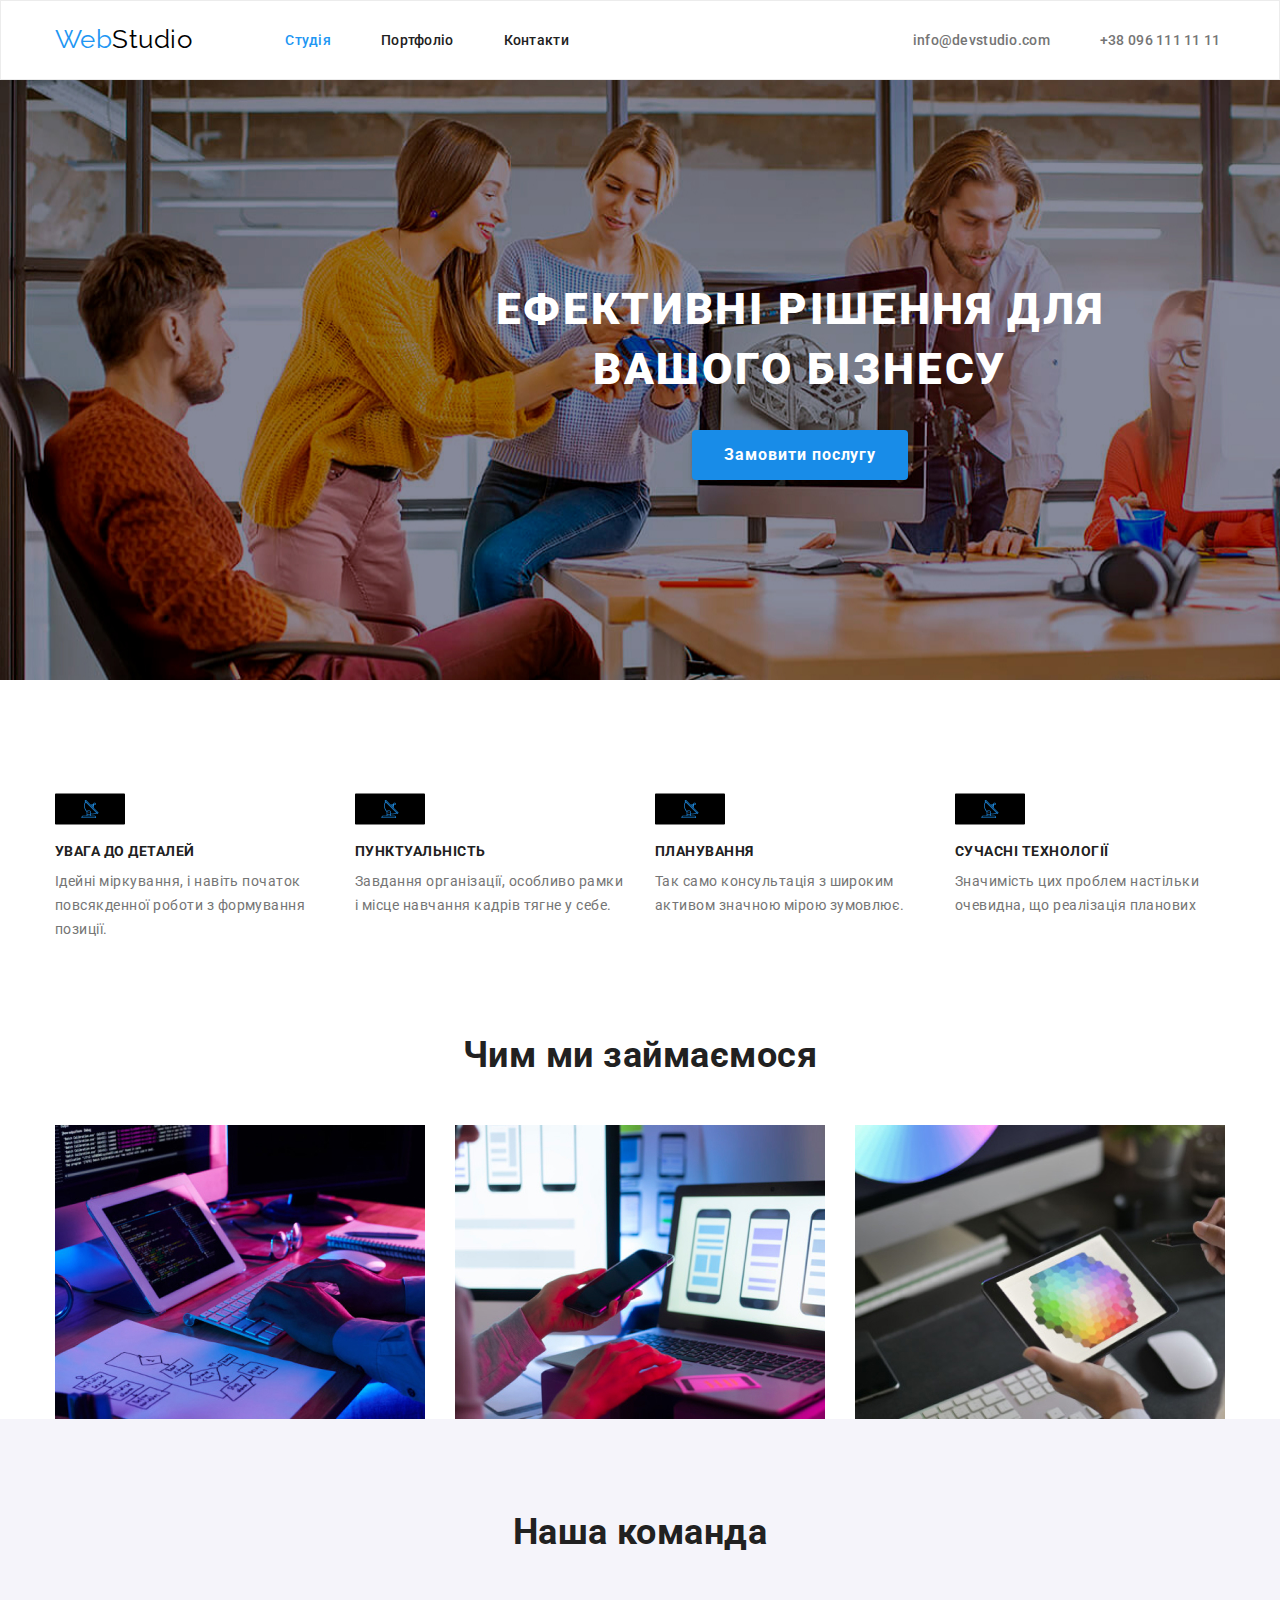
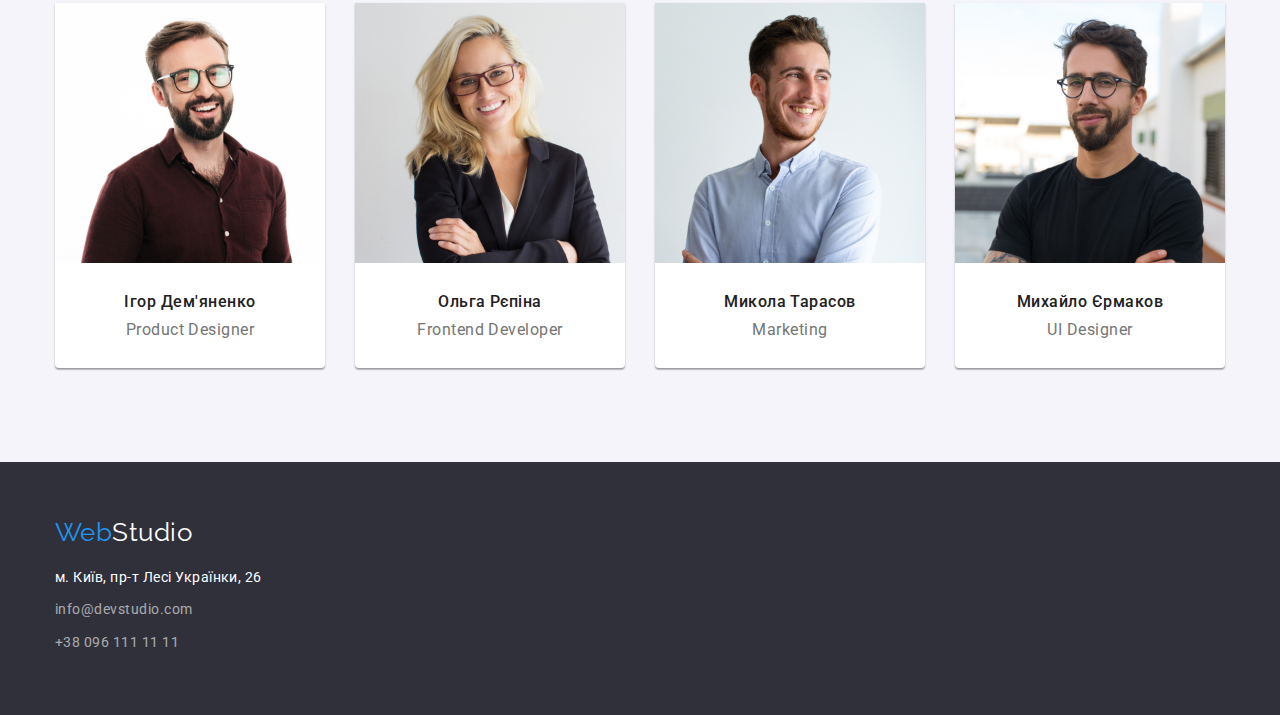
==== index.html @ 8337daf1 "Add files via upload" ====
<!DOCTYPE html>
<html lang="en">
<head>
<meta charset="UTF-8">
<meta http-equiv="X-UA-Compatible" content="IE=edge">
<meta name="viewport" content="width=device-width, initial-scale=1.0">
<title>Studija</title>
<link rel="preconnect" href="https://fonts.googleapis.com"><link rel="preconnect" href="https://fonts.gstatic.com" crossorigin><link href="https://fonts.googleapis.com/css2?family=Raleway:wght@700&family=Roboto:wght@400;500;700;900&display=swap" rel="stylesheet">
<link rel="stylesheet" href="https://cdnjs.cloudflare.com/ajax/libs/modern-normalize/1.1.0/modern-normalize.min.css"> 
<link rel="stylesheet" href="css/style.css">
</head>
<body>

<!-- header -->

<header class="head-page">   
    
    <div class="line-head container">

        <a class="logo-head" href="#"><span class="logo-two">Web</span>Studio</a>

        <nav class="nav-head">

            <ul class="head-menu"> 
                <li><a class="menu-link change active" href="index.html">Студія</a></li>
                <li><a class="menu-link change" href="portfolio.html">Портфоліо</a></li>
                <li><a class="menu-link change" href="#">Контакти</a></li>
            </ul>

        </nav> 

            <ul class="head-contacts">
                <li><a class="menu-contacts change" href="mailto:info@devstudio.com">info@devstudio.com</a></li>
                <li><a class="menu-contacts change" href="tel:+380961111111">+38 096 111 11 11</a></li>
            </ul>

    </div>

</header>


<!-- main-index -->

    <main>

<!-- section-1-->

    <section class="background-image">
        <div class="basis container">
            <h1 class="head-top">
                Ефективні рішення для
                вашого бізнесу
            </h1>
        
            <div class="but-pozition">
                <button class="button-top" type="button">Замовити послугу</button>   
            </div>

        </div>
    </section>


<!-- section-2-->


    <section class="section">

        <div class=" benefits container">

            <h2 class="visually-hidden">Hidden</h2>
                
            <ul class="benefits-list">
                <li class="benefits-items">

                    <svg class="benefits-icon" width="70px" height="70">
                        <use href="./images/Arabic.svg#icon-antena"></use>
                    </svg>

                    <h3 class="benefits-head">
                        УВАГА ДО ДЕТАЛЕЙ
                    </h3>
                    <p class="text-benefits">
                        Ідейні міркування, і навіть початок
                        повсякденної роботи з формування
                        позиції.
                    </p>
                </li>
                <li class="benefits-items">

                    <svg width="70px" height="70">
                        <use href="./images/Arabic.svg#icon-antena"></use>
                    </svg>

                    <h3 class="benefits-head">
                        ПУНКТУАЛЬНІСТЬ
                    </h3>
                    <p class="text-benefits">
                        Завдання організації, особливо рамки
                        і місце навчання кадрів тягне у себе.
                    </p>
                </li>
                <li class="benefits-items">

                    <svg width="70px" height="70">
                        <use href="./images/Arabic.svg#icon-antena"></use>
                    </svg>

                    <h3 class="benefits-head">
                    ПЛАНУВАННЯ
                    </h3>
                    <p class="text-benefits">     
                        Так само консультація з широким 
                        активом значною мірою зумовлює.
                    </p>
                </li>
                <li class="benefits-items">

                    <svg width="70px" height="70">
                        <use href="./images/Arabic.svg#icon-antena"></use>
                    </svg>

                    <h3 class="benefits-head">
                        СУЧАСНІ ТЕХНОЛОГІЇ
                    </h3>
                    <p class="text-benefits">
                        Значимість цих проблем настільки
                        очевидна, що реалізація планових
                    </p>
                </li>
            </ul>

        </div>
        
    </section>

<!-- section-3 -->

    <section class=" doing section container">
        <div>
            <h2 class="doing-head">Чим ми займаємося</h2>
    
            <ul class="doing-list">
                <li class="doing-items"><img src="images/index/img1.jpg" alt="keyboard" width="370" height="294"></li>
                <li class="doing-items"><img src="images/index/img2.jpg" alt="laptop" width="370" height="294"></li>                
                <li class="doing-items"><img src="images/index/img3.jpg" alt="ipad" width="370" height="294"></li>
            </ul>
        </div>
    </section>

<!-- section-4 -->

    <section class="staff section">
        <div class="container">

            <h2 class="staff-head">Наша команда</h2>

            <ul class="staff-list">
                <li class="staff-items">
                    <img src="images/index/img4.jpg" alt="Ігор" width="270" height="260">
                    <h3 class="name-staff">Ігор Дем'яненко</h3>
                    <p class="positions-staff">Product Designer</p>
                </li>
    
                <li class="staff-items">
                    <img src="images/index/img5.jpg" alt="Ольга" width="270" height="260">
                    <h3 class="name-staff">Ольга Рєпіна</h3>
                    <p class="positions-staff">Frontend Developer</p>
                </li>
    
                <li class="staff-items">
                    <img src="images/index/img6.jpg" alt="Микола" width="270" height="260">
                    <h3 class="name-staff">Микола Тарасов</h3>
                    <p class="positions-staff">Marketing</p>
                </li>
    
                <li class="staff-items">
                    <img src="images/index/img7.jpg" alt="Михайло" width="270" height="260">
                    <h3 class="name-staff">Михайло Єрмаков</h3>
                    <p class="positions-staff">UI Designer</p>
                </li>
            </ul>

        </div>
    </section>

    </main>

<!-- footer -->

<footer class="foot-page">
    
    <div class="container">

        <nav class="navigation-logo">
            <a class="logo-foot " href="#"><span class="logo-two">Web</span>Studio</a> 
        </nav>


        <nav class="navigation-foot">
        
           <ul class="list-foot">
                <li class="foot-items">
                    <address>
                        <a class="local menu-button" href="https://goo.gl/maps/CPtrU1FHBa2aNyZL9">м. Київ, пр-т Лесі Українки, 26</a>
                    </address>
                </li>
                <li class="foot-items"><a class="contact-foot change" href="mailto:info@devstudio.com">info@devstudio.com</a></li>
                <li class="foot-items"><a class="contact-foot change" href="tel:+380961111111">+38 096 111 11 11</a></li>
            </ul>
        </nav>
    </div>

</footer>

</body>
</html>
---- css/style.css ----
body{
font-family: Roboto, sans-serif;
color: #212121;
background-color: #FFFFFF;
font-size: 100%;
letter-spacing: 0.03em;
margin: 0;
padding: 0;
}


:root{
    --color1: #000000;
    --color2: #2196F3;
    --color3: #2F303A;;
    --color4: #FFFFFF;
    --color5: #757575;
    --color6: #F5F4FA;
    --color7: #ECECEC;
    --color8: #212121;
    --color9: #188CE8;
    --color10: #EEEEEE;
}

img{
display: block;
}

.container{
width:1200px;
margin: 0 auto;
}
    
.section{
    padding-top: 94px;
    padding-bottom: 94px;
}




/* _______________________________________HEADER_________________________ */
.head-page{
height: 80px;
border: 1px solid var(--color7);
}

.line-head{
display: flex;
}

.logo-head{
font-size: 26px;
line-height: 1.1;
font-family: 'Raleway';
text-decoration: none;
color: var(--color1);
padding-left: 15px;
padding-top: 24px;
}

.logo-two{
color: var(--color2);
}
    
.nav-head{
display: flex;
}

.head-menu{
display: flex;
list-style-type: none;
gap: 50px;
font-size: 14px;
line-height: 1.1;
letter-spacing: 0.02em;
padding: 0;
margin: 0;
margin-left: 93px;

padding-top: 32px;
}

.menu-link{
font-size: 14px;
line-height: 1.1;
letter-spacing: 0.02em;
text-decoration: none;
color: var(--color8);
font-weight: 500;
}

.head-contacts{
    margin: 0;
display: flex;
list-style-type: none;
margin-left: 344px;
gap: 50px;
font-size: 14px;
line-height: 1.1;
letter-spacing: 0.02em;
padding: 0;
padding-top: 32px;
}

.menu-contacts{
font-size: 14px;
line-height: 1.1;
letter-spacing: 0.02em;
text-decoration: none;
font-weight: 500;
color: var(--color5);
}

/* _______________________________________MAIN-INDEX____________________ */

/* _______________________________________SECTION 1*/

.background-image{
margin: 0 auto;
width: 1600px;
background: var(--color3);
background-image: url("img/overlay.jpg");

}
.head-top{
margin: 0 0;
font-weight: 900;
font-size: 44px;
line-height: 1.36;
text-align: center;
letter-spacing: 0.06em;
text-transform: uppercase;
padding-top: 200px;
padding-left: 252px;
padding-right: 252px;
color: var(--color4);
width: 696px;
box-sizing: content-box;
}

.but-pozition{
padding-left: 492px;
padding-top: 30px;
padding-bottom: 200px;
}

.button-top{
border: 0;
font-size: 16px;
line-height: 1.88;
align-items: center;
text-align: center;
letter-spacing: 0.06em;
font-weight: 700;
padding: 10px 32px;

cursor: pointer;
color: var(--color4);
background: var(--color9);
box-shadow: 0px 4px 4px rgba(0, 0, 0, 0.15);
border-radius: 4px;
}



.button-sec-one:hover{
background: var(--color2);
box-shadow: 0px 4px 4px rgba(0, 0, 0, 0.15);

}

/* _______________________________________SECTION 2*/

svg{
    display: block;
}

.benefits-icon{
    width: 70px;
    height: 70px;
}

.benefits-icons{
width: 270px;
height: 120px;
}

.visually-hidden {
position: absolute;
white-space: nowrap;width: 1px;
height: 1px;overflow: hidden;
border: 0;padding: 0;
clip: rect(0 0 0 0);
clip-path: inset(50%);
margin: -1px; 
}

.benefits-list{
display: flex;
justify-content: center;
gap: 30px;
padding: 0;
margin: 0;
}

.benefits-items{
list-style-type: none;
}

.benefits-head{
width: 270px;
height: 16px;
font-size: 14px;
line-height: 1.1;
text-transform: uppercase;
margin: 0;
padding: 0;
margin-bottom: 10px;
}


.text-benefits{
width: 270px;
height: 72px;
font-size: 14px;
line-height: 1.71;
color: var(--color5);
margin: 0;
padding: 0;
}
    

/* _______________________________________SECTION 3 */


.doing{
padding: 0;
}

.doing-head{
font-size: 36px;
line-height: 1.1;
text-align: center;
margin: 0 auto;
margin-bottom: 50px;
}

.doing-list{
display: flex;
gap: 30px;
justify-content: center;
margin: 0;
padding: 0;

}

.doing-items{
list-style: none;
}

/* _______________________________________SECTION 4 */
.staff{
background: var(--color6);
}
 
.staff-head{
font-size: 36px;
line-height: 1.1;
text-align: center;
padding: 0 ;
margin: 0 ;
}

.staff-list{
display: flex;
justify-content: center;
gap: 30px;
padding: 0;
margin: 0;
margin-top: 50px;
}

.staff-items{
list-style-type: none;
background: var(--color4);
box-shadow: 0px 1px 3px rgba(0, 0, 0, 0.12), 0px 1px 1px rgba(0, 0, 0, 0.14), 0px 2px 1px rgba(0, 0, 0, 0.2);
border-radius: 0px 0px 4px 4px;
justify-content: center;
flex-direction: column;
}

.name-staff{ 
font-weight: 500;
font-size: 16px;
line-height: 1.1;
text-align: center;

margin: 0;
color: var(--color8);
padding-top: 30px;
}

.positions-staff{
padding-bottom: 30px;
font-size: 16px;
line-height: 1.1;
text-align: center;
padding-top: 10px;
margin: 0;
color: var(--color5);
}



/* _______________________________________MAIN-PORTFOLIO__________________________ */

/* ______________________________________SECTION 1 */
.menu-portfolio{
padding-bottom: 0;
}

.portfolio-list{
display: flex;
flex-wrap: wrap;
gap: 9px;  
margin: 0;
padding: 0;
justify-content: center;
}

.portfolio-items{
display: flex;
list-style-type: none;
margin: 0;
display: inline;
}

.portfolio-section{
display: flex;
flex-wrap: wrap;
gap: 9px;  
margin: 0;
padding: 0;
justify-content: center;
}

.button-portfolio{ 
font-weight: 500;
border: 0;
font-size: 16px;
line-height: 1.6;
background: var(--color6);
border-radius: 4px;
cursor: pointer;
padding: 6px 22px;

}

.button-portfolio:hover{
background: var(--color2);
color: var(--color4);
box-shadow: 0px 3px 1px rgba(0, 0, 0, 0.1), 0px 1px 2px rgba(0, 0, 0, 0.08), 0px 2px 2px rgba(0, 0, 0, 0.12);
border-radius: 4px;
}
/* ______________________________________SECTION 2 */

.grid-portfolio{
padding-top: 50px;
}

.card-list{
display: flex;
flex-wrap: wrap;
gap: 30px;  
margin: 0;
padding: 0;
justify-content: center;
}


.cards-items{
list-style-type: none;

}

.frame{
margin: 0;
list-style-type: none;
box-sizing: border-box;
border-right: 1px solid var(--color10);
border-left: 1px solid var(--color10);
border-bottom: 1px solid var(--color10);
}

.name-card{
font-weight: 700;
font-size: 18px;
line-height: 2;
letter-spacing: 0.06em;
margin: 0;
padding: 0;
padding-left: 24px;
padding-top: 20px;
}

.text-portfolio{
font-weight: 400;
font-size: 16px;
line-height: 1.8;
margin: 0;
padding: 0;
padding-left: 24px;
margin-top: 4px;
padding-bottom: 20px;
color: var(--color5);
}

/* _______________________________________FOOTER_________________________ */
.foot-page{
background: var(--color3);
}

.navigation-logo{
padding-top: 60px;
padding-left: 15px;
}

.logo-foot{
font-size: 26px;
line-height: 0.8;
font-family: 'Raleway';
text-decoration: none;
color: var(--color4);
}

.navigation-foot{
padding-bottom: 60px;
padding-left: 15px;
margin-top: 20px;
}

.list-foot{
list-style-type: none;
padding: 0;
margin: 0;
}

.local{
font-weight: 400;
font-style: normal;
font-size: 14px;
line-height: 1.71;
text-decoration: none;
color: var(--color4);
}

.contact-foot{
font-weight: 400;
font-size: 14px;
line-height: 1.71;
text-decoration: none;
color:rgba(255, 255, 255, 0.6); 
}

.foot-items{
margin-top: 9px;
}



.change:hover{
color: var(--color2);
}

.active{
color: var(--color2);
}
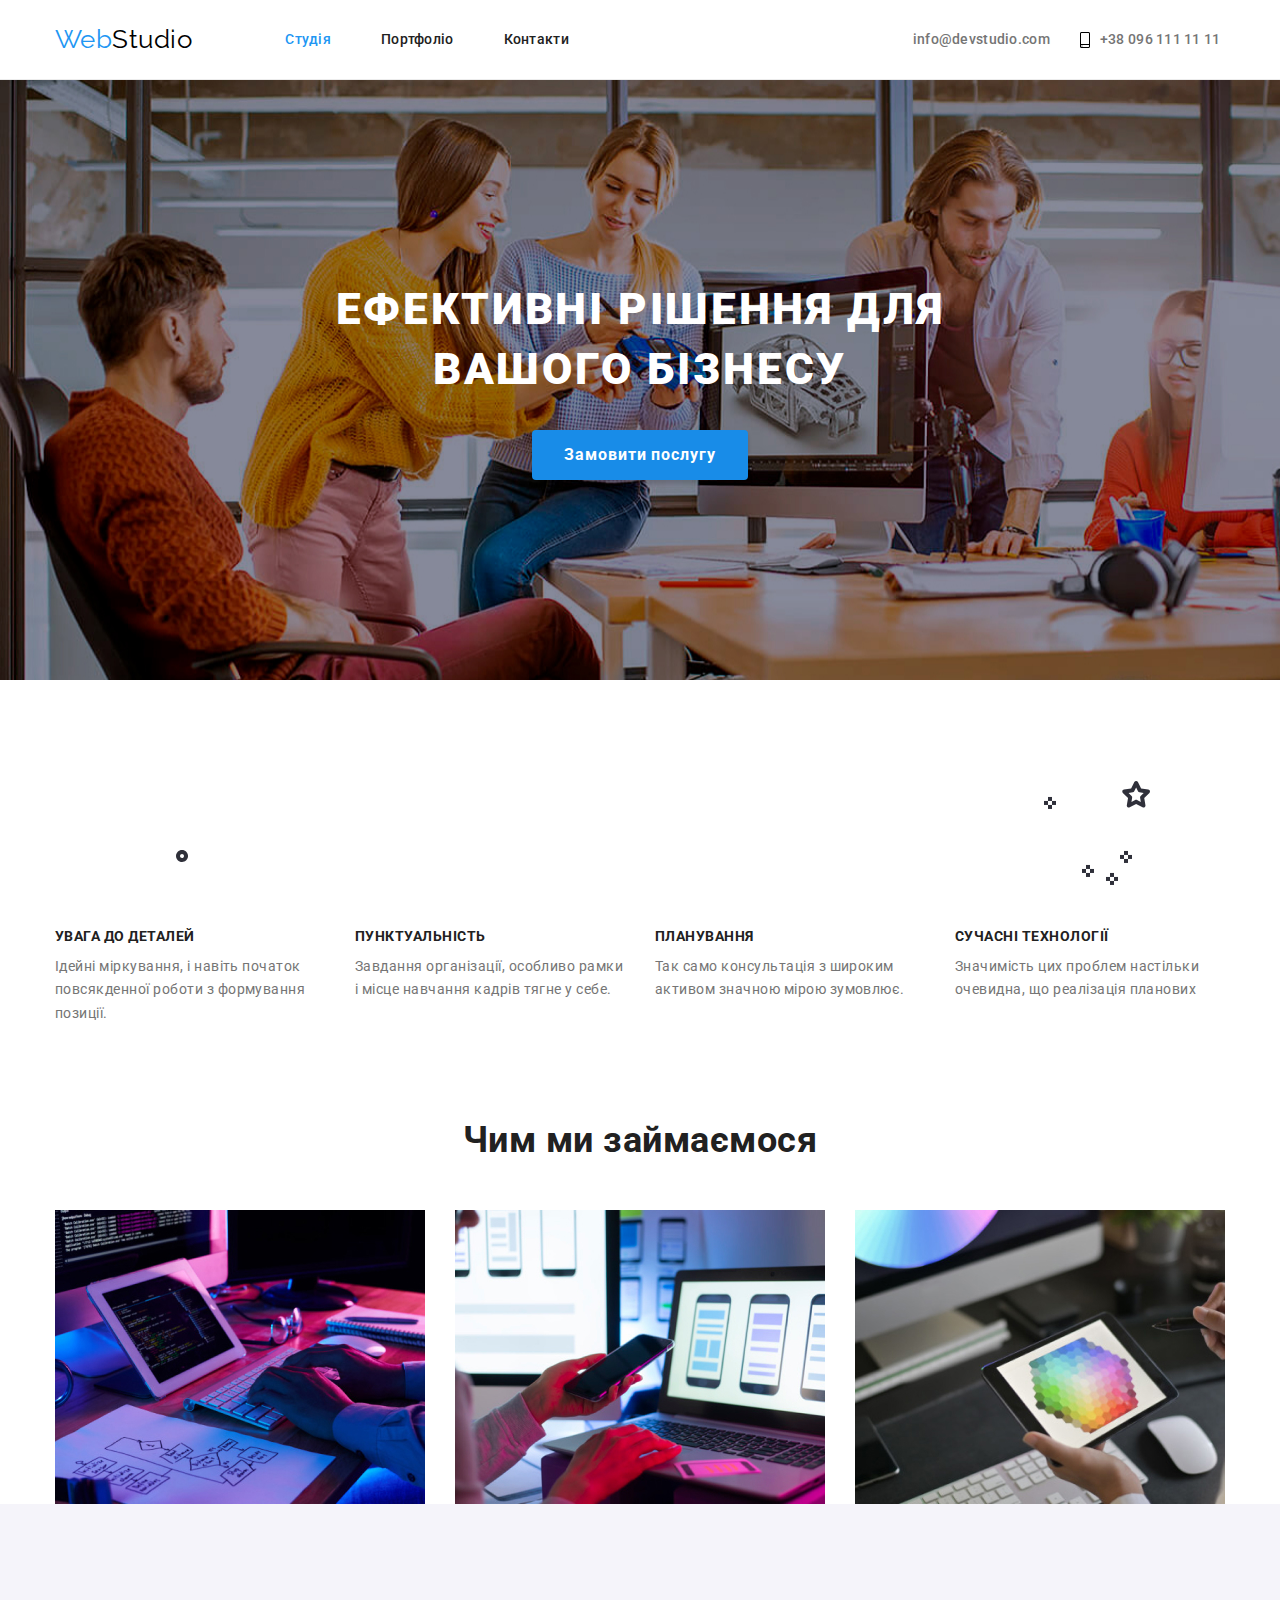
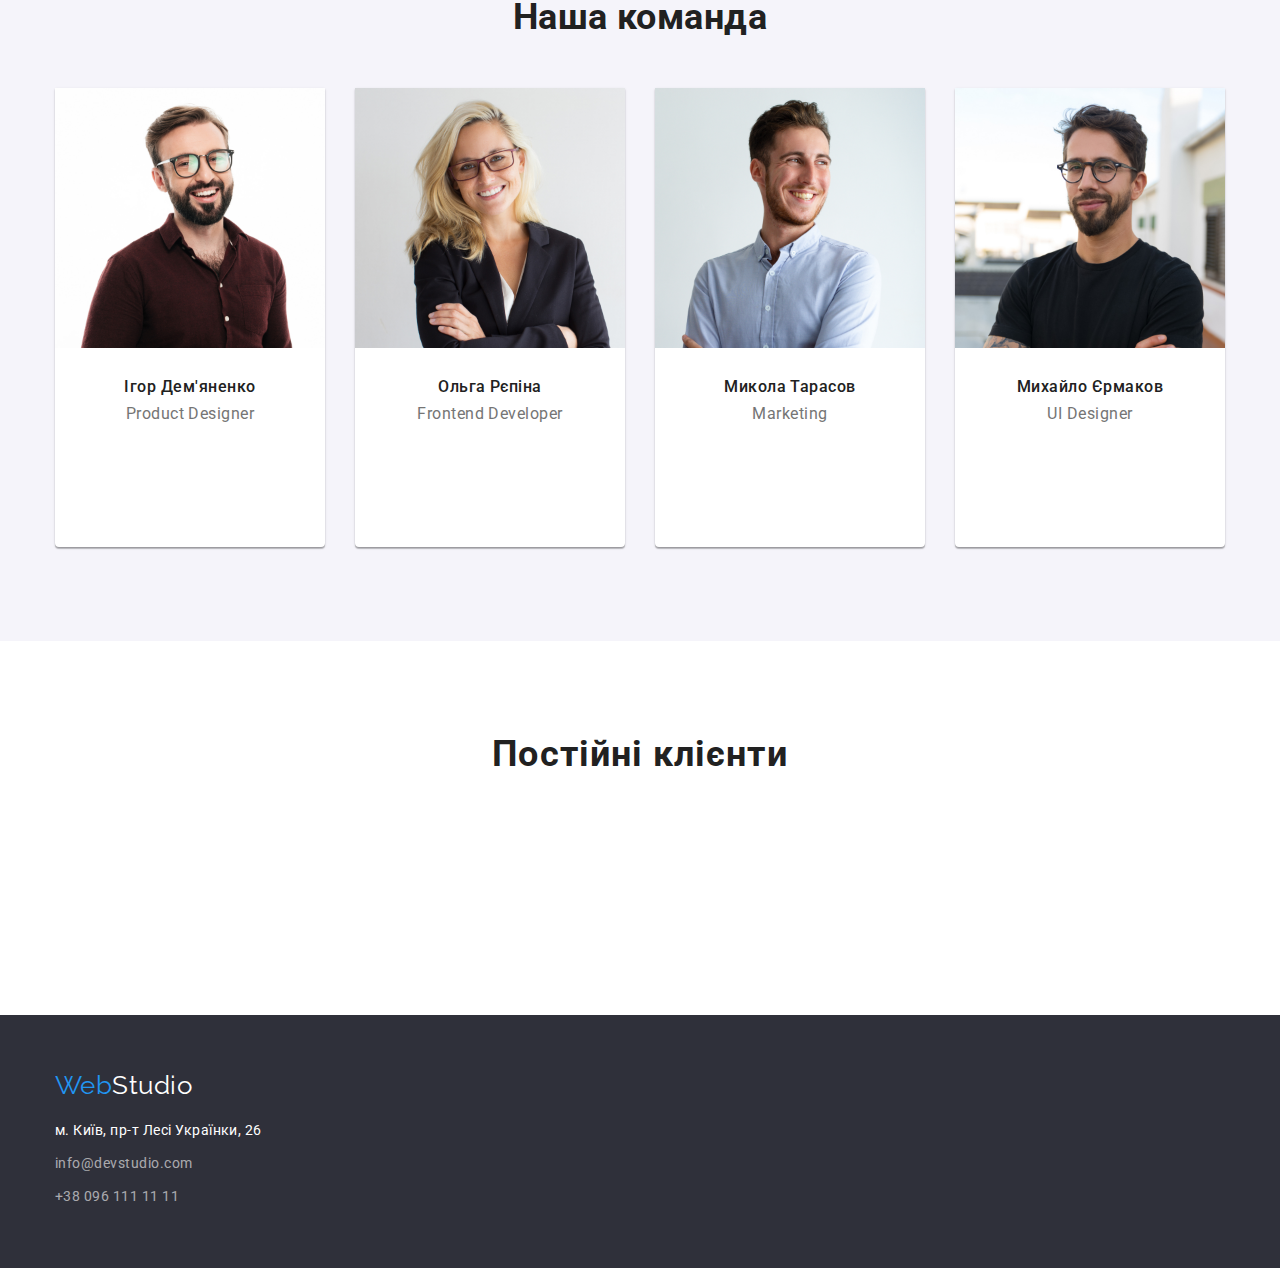
==== commit e285fd16: "Add files via upload" ====
--- a/index.html
+++ b/index.html
@@ -1,10 +1,10 @@
 <!DOCTYPE html>
-<html lang="en">
+<html lang="uk">
 <head>
 <meta charset="UTF-8">
 <meta http-equiv="X-UA-Compatible" content="IE=edge">
 <meta name="viewport" content="width=device-width, initial-scale=1.0">
-<title>Studija</title>
+<title>Студія</title>
 <link rel="preconnect" href="https://fonts.googleapis.com"><link rel="preconnect" href="https://fonts.gstatic.com" crossorigin><link href="https://fonts.googleapis.com/css2?family=Raleway:wght@700&family=Roboto:wght@400;500;700;900&display=swap" rel="stylesheet">
 <link rel="stylesheet" href="https://cdnjs.cloudflare.com/ajax/libs/modern-normalize/1.1.0/modern-normalize.min.css"> 
 <link rel="stylesheet" href="css/style.css">
@@ -14,7 +14,6 @@
 <!-- header -->
 
 <header class="head-page">   
-    
     <div class="line-head container">
 
         <a class="logo-head" href="#"><span class="logo-two">Web</span>Studio</a>
@@ -30,12 +29,24 @@
         </nav> 
 
             <ul class="head-contacts">
-                <li><a class="menu-contacts change" href="mailto:info@devstudio.com">info@devstudio.com</a></li>
-                <li><a class="menu-contacts change" href="tel:+380961111111">+38 096 111 11 11</a></li>
+
+                <li class="icons-head">
+                    <svg width="16px" height="12px">
+                        <use href="/images/symbol-defs.svg#icon-envelope-hover"> </use>
+                    </svg>
+                    <a class="menu-contacts change" href="mailto:info@devstudio.com">info@devstudio.com</a>
+                </li>
+                
+                <li class="icons-head">
+                    <svg width="10px" height="16px">
+                        <use href="/images/symbol-defs.svg#icon-smartphone"> </use>
+                    </svg>
+                    <a class="menu-contacts change" href="tel:+380961111111">+38 096 111 11 11</a>
+                </li>
+
             </ul>
 
     </div>
-
 </header>
 
 
@@ -45,16 +56,16 @@
 
 <!-- section-1-->
 
-    <section class="background-image">
-        <div class="basis container">
+    <section class="back-end">
+        <div class="container">
+            
             <h1 class="head-top">
                 Ефективні рішення для
                 вашого бізнесу
             </h1>
         
-            <div class="but-pozition">
                 <button class="button-top" type="button">Замовити послугу</button>   
-            </div>
+
 
         </div>
     </section>
@@ -65,15 +76,15 @@
 
     <section class="section">
 
-        <div class=" benefits container">
+        <div class=" container">
 
             <h2 class="visually-hidden">Hidden</h2>
                 
             <ul class="benefits-list">
                 <li class="benefits-items">
 
-                    <svg class="benefits-icon" width="70px" height="70">
-                        <use href="./images/Arabic.svg#icon-antena"></use>
+                    <svg class="benefits-icon" width="270px" height="120px">
+                        <use href="/images/symbol-defs.svg#icon-antenna"></use>
                     </svg>
 
                     <h3 class="benefits-head">
@@ -87,8 +98,8 @@
                 </li>
                 <li class="benefits-items">
 
-                    <svg width="70px" height="70">
-                        <use href="./images/Arabic.svg#icon-antena"></use>
+                    <svg class="benefits-icon" width="270px" height="120px">
+                        <use href="./images/Arabic.svg#icon-clock"></use>
                     </svg>
 
                     <h3 class="benefits-head">
@@ -101,8 +112,8 @@
                 </li>
                 <li class="benefits-items">
 
-                    <svg width="70px" height="70">
-                        <use href="./images/Arabic.svg#icon-antena"></use>
+                    <svg class="benefits-icon" width="270px" height="120px">
+                        <use href="./images/Arabic.svg#icon-laptop"></use>
                     </svg>
 
                     <h3 class="benefits-head">
@@ -115,8 +126,8 @@
                 </li>
                 <li class="benefits-items">
 
-                    <svg width="70px" height="70">
-                        <use href="./images/Arabic.svg#icon-antena"></use>
+                    <svg class="benefits-icon" width="270px" height="120px">
+                        <use href="/images/symbol-defs.svg#icon-astronaut"></use>
                     </svg>
 
                     <h3 class="benefits-head">
@@ -135,14 +146,14 @@
 
 <!-- section-3 -->
 
-    <section class=" doing section container">
-        <div>
-            <h2 class="doing-head">Чим ми займаємося</h2>
-    
-            <ul class="doing-list">
-                <li class="doing-items"><img src="images/index/img1.jpg" alt="keyboard" width="370" height="294"></li>
-                <li class="doing-items"><img src="images/index/img2.jpg" alt="laptop" width="370" height="294"></li>                
-                <li class="doing-items"><img src="images/index/img3.jpg" alt="ipad" width="370" height="294"></li>
+    <section class="services section">
+        <div class="container">
+            <h2 class="services-title">Чим ми займаємося</h2>
+    
+            <ul class="services-list">
+                <li class="services-items"><img src="images/index/img1.jpg" alt="keyboard" width="370" height="294"></li>
+                <li class="services-items"><img src="images/index/img2.jpg" alt="laptop" width="370" height="294"></li>                
+                <li class="services-items"><img src="images/index/img3.jpg" alt="ipad" width="370" height="294"></li>
             </ul>
         </div>
     </section>
@@ -152,37 +163,210 @@
     <section class="staff section">
         <div class="container">
 
-            <h2 class="staff-head">Наша команда</h2>
+            <h2 class="staff-title">Наша команда</h2>
 
             <ul class="staff-list">
                 <li class="staff-items">
                     <img src="images/index/img4.jpg" alt="Ігор" width="270" height="260">
-                    <h3 class="name-staff">Ігор Дем'яненко</h3>
-                    <p class="positions-staff">Product Designer</p>
+
+                    <div class="elements-position">
+                        <h3 class="name-staff">Ігор Дем'яненко</h3>
+                        <p class="positions-staff">Product Designer</p>
+                    </div>
+
+                    <div>
+
+                        <ul class="staff-socials">
+                            <li>
+                                <svg class="staff-icons" width="44" height="44">
+                                    <use href="./images/Arabic.svg#icon-team-instagram"></use>
+                                </svg>
+                            </li>
+                            <li>
+                                <svg class="staff-icons" width="44" height="44">
+                                    <use href="./images/Arabic.svg#icon-team-instagram"></use>
+                                </svg>
+                            </li>
+                            <li>
+                                <svg class="staff-icons" width="44" height="44">
+                                    <use href="./images/Arabic.svg#icon-team-instagram"></use>
+                                </svg>
+                            </li>
+                            <li>
+                                <svg class="staff-icons" width="44" height="44">
+                                    <use href="./images/Arabic.svg#icon-team-instagram"></use>
+                                </svg>
+                            </li>
+                        </ul>
+
+                    </div>
+
                 </li>
     
                 <li class="staff-items">
                     <img src="images/index/img5.jpg" alt="Ольга" width="270" height="260">
-                    <h3 class="name-staff">Ольга Рєпіна</h3>
-                    <p class="positions-staff">Frontend Developer</p>
+
+                    <div class="elements-position">
+                        <h3 class="name-staff">Ольга Рєпіна</h3>
+                        <p class="positions-staff">Frontend Developer</p>
+                    </div>
+
+                    <div>
+
+                        <ul class="staff-socials">
+                            <li>
+                                <svg class="staff-icons" width="44" height="44">
+                                    <use href="./images/Arabic.svg#icon-team-instagram"></use>
+                                </svg>
+                            </li>
+                            <li>
+                                <svg class="staff-icons" width="44" height="44">
+                                    <use href="./images/Arabic.svg#icon-team-instagram"></use>
+                                </svg>
+                            </li>
+                            <li>
+                                <svg class="staff-icons" width="44" height="44">
+                                    <use href="./images/Arabic.svg#icon-team-instagram"></use>
+                                </svg>
+                            </li>
+                            <li>
+                                <svg class="staff-icons" width="44" height="44">
+                                    <use href="./images/Arabic.svg#icon-team-instagram"></use>
+                                </svg>
+                            </li>
+                        </ul>
+
+                    </div>
+
                 </li>
     
                 <li class="staff-items">
                     <img src="images/index/img6.jpg" alt="Микола" width="270" height="260">
-                    <h3 class="name-staff">Микола Тарасов</h3>
-                    <p class="positions-staff">Marketing</p>
+
+                    <div class="elements-position">
+                        <h3 class="name-staff">Микола Тарасов</h3>
+                        <p class="positions-staff">Marketing</p>
+                    </div>
+
+                    <div>
+
+                        <ul class="staff-socials">
+                            <li>
+                                <svg class="staff-icons" width="44" height="44">
+                                    <use href="./images/Arabic.svg#icon-team-instagram"></use>
+                                </svg>
+                            </li>
+                            <li>
+                                <svg class="staff-icons" width="44" height="44">
+                                    <use href="./images/Arabic.svg#icon-team-instagram"></use>
+                                </svg>
+                            </li>
+                            <li>
+                                <svg class="staff-icons" width="44" height="44">
+                                    <use href="./images/Arabic.svg#icon-team-instagram"></use>
+                                </svg>
+                            </li>
+                            <li>
+                                <svg class="staff-icons" width="44" height="44">
+                                    <use href="./images/Arabic.svg#icon-team-instagram"></use>
+                                </svg>
+                            </li>
+                        </ul>
+
+                    </div>
+
                 </li>
     
                 <li class="staff-items">
                     <img src="images/index/img7.jpg" alt="Михайло" width="270" height="260">
-                    <h3 class="name-staff">Михайло Єрмаков</h3>
-                    <p class="positions-staff">UI Designer</p>
+
+                    <div class="elements-position">
+                        <h3 class="name-staff">Михайло Єрмаков</h3>
+                        <p class="positions-staff">UI Designer</p>
+                    </div>
+
+                    <div>
+
+                        <ul class="staff-socials">
+                            <li>
+                                <svg class="staff-icons" width="44" height="44">
+                                    <use href="./images/Arabic.svg#icon-team-instagram"></use>
+                                </svg>
+                            </li>
+                            <li>
+                                <svg class="staff-icons" width="44" height="44">
+                                    <use href="./images/Arabic.svg#icon-team-instagram"></use>
+                                </svg>
+                            </li>
+                            <li>
+                                <svg class="staff-icons" width="44" height="44">
+                                    <use href="./images/Arabic.svg#icon-team-instagram"></use>
+                                </svg>
+                            </li>
+                            <li>
+                                <svg class="staff-icons" width="44" height="44">
+                                    <use href="./images/Arabic.svg#icon-team-instagram"></use>
+                                </svg>
+                            </li>
+                        </ul>
+
+                    </div> 
+
                 </li>
             </ul>
 
         </div>
     </section>
 
+
+<!-- section-5 -->
+
+    <section class="section container">
+
+        <h2 class="regular-clients">Постійні клієнти</h2>
+
+        <ul class="clients-list">
+            <li class="clients-items">
+                <svg class="clients-icons" width="170px" height="92px">
+                    <use href="./images/Arabic.svg#icon-client-1"> </use>
+                </svg>
+            </li>
+
+            <li class="clients-items">
+                <svg class="clients-icons" width="170px" height="92px">
+                    <use href="./images/Arabic.svg#icon-client-2"> </use>
+                </svg>
+            </li>
+
+            <li class="clients-items">
+                <svg class="clients-icons" width="170px" height="92px">
+                    <use href="./images/Arabic.svg#icon-client-3"> </use>
+                </svg>
+            </li>
+
+            <li class="clients-items">
+                <svg class="clients-icons" width="170px" height="92px">
+                    <use href="./images/Arabic.svg#icon-client-4"> </use>
+                </svg>
+            </li>
+
+            <li class="clients-items">
+                <svg class="clients-icons" width="170px" height="92px">
+                    <use href="./images/Arabic.svg#icon-client-5"> </use>
+                </svg>
+            </li>
+
+            <li class="clients-items">
+                <svg class="clients-icons" width="170px" height="92px">
+                    <use href="./images/Arabic.svg#icon-client-6"> </use>
+                </svg>
+            </li>
+
+        </ul>
+
+    </section>
+
+
     </main>
 
 <!-- footer -->
@@ -191,23 +375,19 @@
     
     <div class="container">
 
-        <nav class="navigation-logo">
             <a class="logo-foot " href="#"><span class="logo-two">Web</span>Studio</a> 
-        </nav>
-
-
-        <nav class="navigation-foot">
+
+        <address class="navigation-foot">
         
            <ul class="list-foot">
-                <li class="foot-items">
-                    <address>
+                <li>
                         <a class="local menu-button" href="https://goo.gl/maps/CPtrU1FHBa2aNyZL9">м. Київ, пр-т Лесі Українки, 26</a>
-                    </address>
-                </li>
-                <li class="foot-items"><a class="contact-foot change" href="mailto:info@devstudio.com">info@devstudio.com</a></li>
-                <li class="foot-items"><a class="contact-foot change" href="tel:+380961111111">+38 096 111 11 11</a></li>
-            </ul>
-        </nav>
+                </li>
+                <li><a class="contact-foot change" href="mailto:info@devstudio.com">info@devstudio.com</a></li>
+                <li><a class="contact-foot change" href="tel:+380961111111">+38 096 111 11 11</a></li>
+            </ul>
+            
+        </address>
     </div>
 
 </footer>
--- a/css/style.css
+++ b/css/style.css
@@ -1,7 +1,7 @@
 body{
 font-family: Roboto, sans-serif;
-color: #212121;
-background-color: #FFFFFF;
+color: var(--color8);
+background-color: var(--color4);
 font-size: 100%;
 letter-spacing: 0.03em;
 margin: 0;
@@ -29,6 +29,7 @@
 .container{
 width:1200px;
 margin: 0 auto;
+padding: 0 15px;
 }
     
 .section{
@@ -40,13 +41,21 @@
 
 
 /* _______________________________________HEADER_________________________ */
+
+
+.icons-head{
+display: flex;
+gap: 10px;
+}
+
+
 .head-page{
-height: 80px;
-border: 1px solid var(--color7);
+border-bottom: 1px solid var(--color7);
 }
 
 .line-head{
 display: flex;
+align-items: center;
 }
 
 .logo-head{
@@ -55,8 +64,6 @@
 font-family: 'Raleway';
 text-decoration: none;
 color: var(--color1);
-padding-left: 15px;
-padding-top: 24px;
 }
 
 .logo-two{
@@ -78,10 +85,13 @@
 margin: 0;
 margin-left: 93px;
 
-padding-top: 32px;
+
 }
 
 .menu-link{
+display: block;
+padding: 32px 0;
+
 font-size: 14px;
 line-height: 1.1;
 letter-spacing: 0.02em;
@@ -94,13 +104,13 @@
     margin: 0;
 display: flex;
 list-style-type: none;
-margin-left: 344px;
-gap: 50px;
+margin-left: 318px;
+gap: 30px;
 font-size: 14px;
 line-height: 1.1;
 letter-spacing: 0.02em;
 padding: 0;
-padding-top: 32px;
+
 }
 
 .menu-contacts{
@@ -116,36 +126,35 @@
 
 /* _______________________________________SECTION 1*/
 
-.background-image{
+.back-end{
 margin: 0 auto;
-width: 1600px;
+max-width: 1600px;
 background: var(--color3);
 background-image: url("img/overlay.jpg");
+padding-top: 200px;
+padding-bottom: 200px;
 
 }
 .head-top{
-margin: 0 0;
 font-weight: 900;
 font-size: 44px;
 line-height: 1.36;
 text-align: center;
 letter-spacing: 0.06em;
 text-transform: uppercase;
-padding-top: 200px;
-padding-left: 252px;
-padding-right: 252px;
+margin-top: 0px;
+margin-bottom: 30px;
+margin-left: auto;
+margin-right: auto;
 color: var(--color4);
 width: 696px;
 box-sizing: content-box;
 }
 
-.but-pozition{
-padding-left: 492px;
-padding-top: 30px;
-padding-bottom: 200px;
-}
 
 .button-top{
+margin: 0 auto;
+display: block;
 border: 0;
 font-size: 16px;
 line-height: 1.88;
@@ -172,18 +181,9 @@
 
 /* _______________________________________SECTION 2*/
 
-svg{
-    display: block;
-}
-
-.benefits-icon{
-    width: 70px;
-    height: 70px;
-}
 
 .benefits-icons{
-width: 270px;
-height: 120px;
+
 }
 
 .visually-hidden {
@@ -217,6 +217,7 @@
 margin: 0;
 padding: 0;
 margin-bottom: 10px;
+margin-top: 30px;
 }
 
 
@@ -234,11 +235,11 @@
 /* _______________________________________SECTION 3 */
 
 
-.doing{
-padding: 0;
-}
-
-.doing-head{
+.services{
+padding: 0;
+}
+
+.services-title{
 font-size: 36px;
 line-height: 1.1;
 text-align: center;
@@ -246,7 +247,7 @@
 margin-bottom: 50px;
 }
 
-.doing-list{
+.services-list{
 display: flex;
 gap: 30px;
 justify-content: center;
@@ -255,7 +256,7 @@
 
 }
 
-.doing-items{
+.services-items{
 list-style: none;
 }
 
@@ -264,7 +265,7 @@
 background: var(--color6);
 }
  
-.staff-head{
+.staff-title{
 font-size: 36px;
 line-height: 1.1;
 text-align: center;
@@ -298,32 +299,86 @@
 
 margin: 0;
 color: var(--color8);
+}
+
+.positions-staff{
+font-size: 16px;
+line-height: 1.1;
+text-align: center;
+margin: 0;
+color: var(--color5);
+margin-top: 10px;
+}
+
+
+.elements-position{
 padding-top: 30px;
-}
-
-.positions-staff{
 padding-bottom: 30px;
-font-size: 16px;
-line-height: 1.1;
-text-align: center;
-padding-top: 10px;
-margin: 0;
-color: var(--color5);
-}
-
-
-
-/* _______________________________________MAIN-PORTFOLIO__________________________ */
-
-/* ______________________________________SECTION 1 */
-.menu-portfolio{
-padding-bottom: 0;
-}
+}
+
+
+.staff-socials{
+margin: 0;
+padding: 0;
+display: flex;
+justify-content: center;
+padding-bottom: 30px;
+margin-top: 16px;
+gap: 10px;
+list-style-type: none;
+}
+
+
+/* ______________________________________SECTION 5 */
+
+.regular-clients{
+font-weight: 700;
+font-size: 36px;
+line-height: 1.1;
+text-align: center;
+letter-spacing: 0.03em;
+
+
+display: flex;
+margin: 0;
+padding: 0;
+justify-content: center;
+margin-bottom: 50px;
+}
+
+.clients-list{
+display: flex;
+margin: 0;
+padding: 0;
+justify-content: center;
+gap: 30px;
+}
+
+.clients-items{
+list-style: none;
+
+}
+
+
+.clients-icons{
+
+}
+
+
+
+
+
+
+
+
+
+
+/* _______________________________________MAIN-PORTFOLIO __________________________ */
 
 .portfolio-list{
 display: flex;
 flex-wrap: wrap;
-gap: 9px;  
+gap: 8px;  
 margin: 0;
 padding: 0;
 justify-content: center;
@@ -336,14 +391,6 @@
 display: inline;
 }
 
-.portfolio-section{
-display: flex;
-flex-wrap: wrap;
-gap: 9px;  
-margin: 0;
-padding: 0;
-justify-content: center;
-}
 
 .button-portfolio{ 
 font-weight: 500;
@@ -363,11 +410,8 @@
 box-shadow: 0px 3px 1px rgba(0, 0, 0, 0.1), 0px 1px 2px rgba(0, 0, 0, 0.08), 0px 2px 2px rgba(0, 0, 0, 0.12);
 border-radius: 4px;
 }
-/* ______________________________________SECTION 2 */
-
-.grid-portfolio{
-padding-top: 50px;
-}
+/* ______________________________________ */
+
 
 .card-list{
 display: flex;
@@ -376,6 +420,7 @@
 margin: 0;
 padding: 0;
 justify-content: center;
+padding-top: 50px;
 }
 
 
@@ -391,6 +436,9 @@
 border-right: 1px solid var(--color10);
 border-left: 1px solid var(--color10);
 border-bottom: 1px solid var(--color10);
+padding-left: 24px;
+padding-top: 20px;
+padding-bottom: 20px;
 }
 
 .name-card{
@@ -400,8 +448,7 @@
 letter-spacing: 0.06em;
 margin: 0;
 padding: 0;
-padding-left: 24px;
-padding-top: 20px;
+
 }
 
 .text-portfolio{
@@ -410,20 +457,16 @@
 line-height: 1.8;
 margin: 0;
 padding: 0;
-padding-left: 24px;
 margin-top: 4px;
-padding-bottom: 20px;
 color: var(--color5);
 }
 
 /* _______________________________________FOOTER_________________________ */
 .foot-page{
 background: var(--color3);
-}
-
-.navigation-logo{
 padding-top: 60px;
-padding-left: 15px;
+padding-bottom: 60px;
+
 }
 
 .logo-foot{
@@ -435,15 +478,16 @@
 }
 
 .navigation-foot{
-padding-bottom: 60px;
-padding-left: 15px;
 margin-top: 20px;
 }
 
 .list-foot{
-list-style-type: none;
-padding: 0;
-margin: 0;
+display: flex;
+flex-direction: column;
+list-style-type: none;
+padding: 0;
+margin: 0;
+gap: 9px;
 }
 
 .local{
@@ -456,6 +500,7 @@
 }
 
 .contact-foot{
+font-style: normal;
 font-weight: 400;
 font-size: 14px;
 line-height: 1.71;
@@ -463,10 +508,6 @@
 color:rgba(255, 255, 255, 0.6); 
 }
 
-.foot-items{
-margin-top: 9px;
-}
-
 
 
 .change:hover{
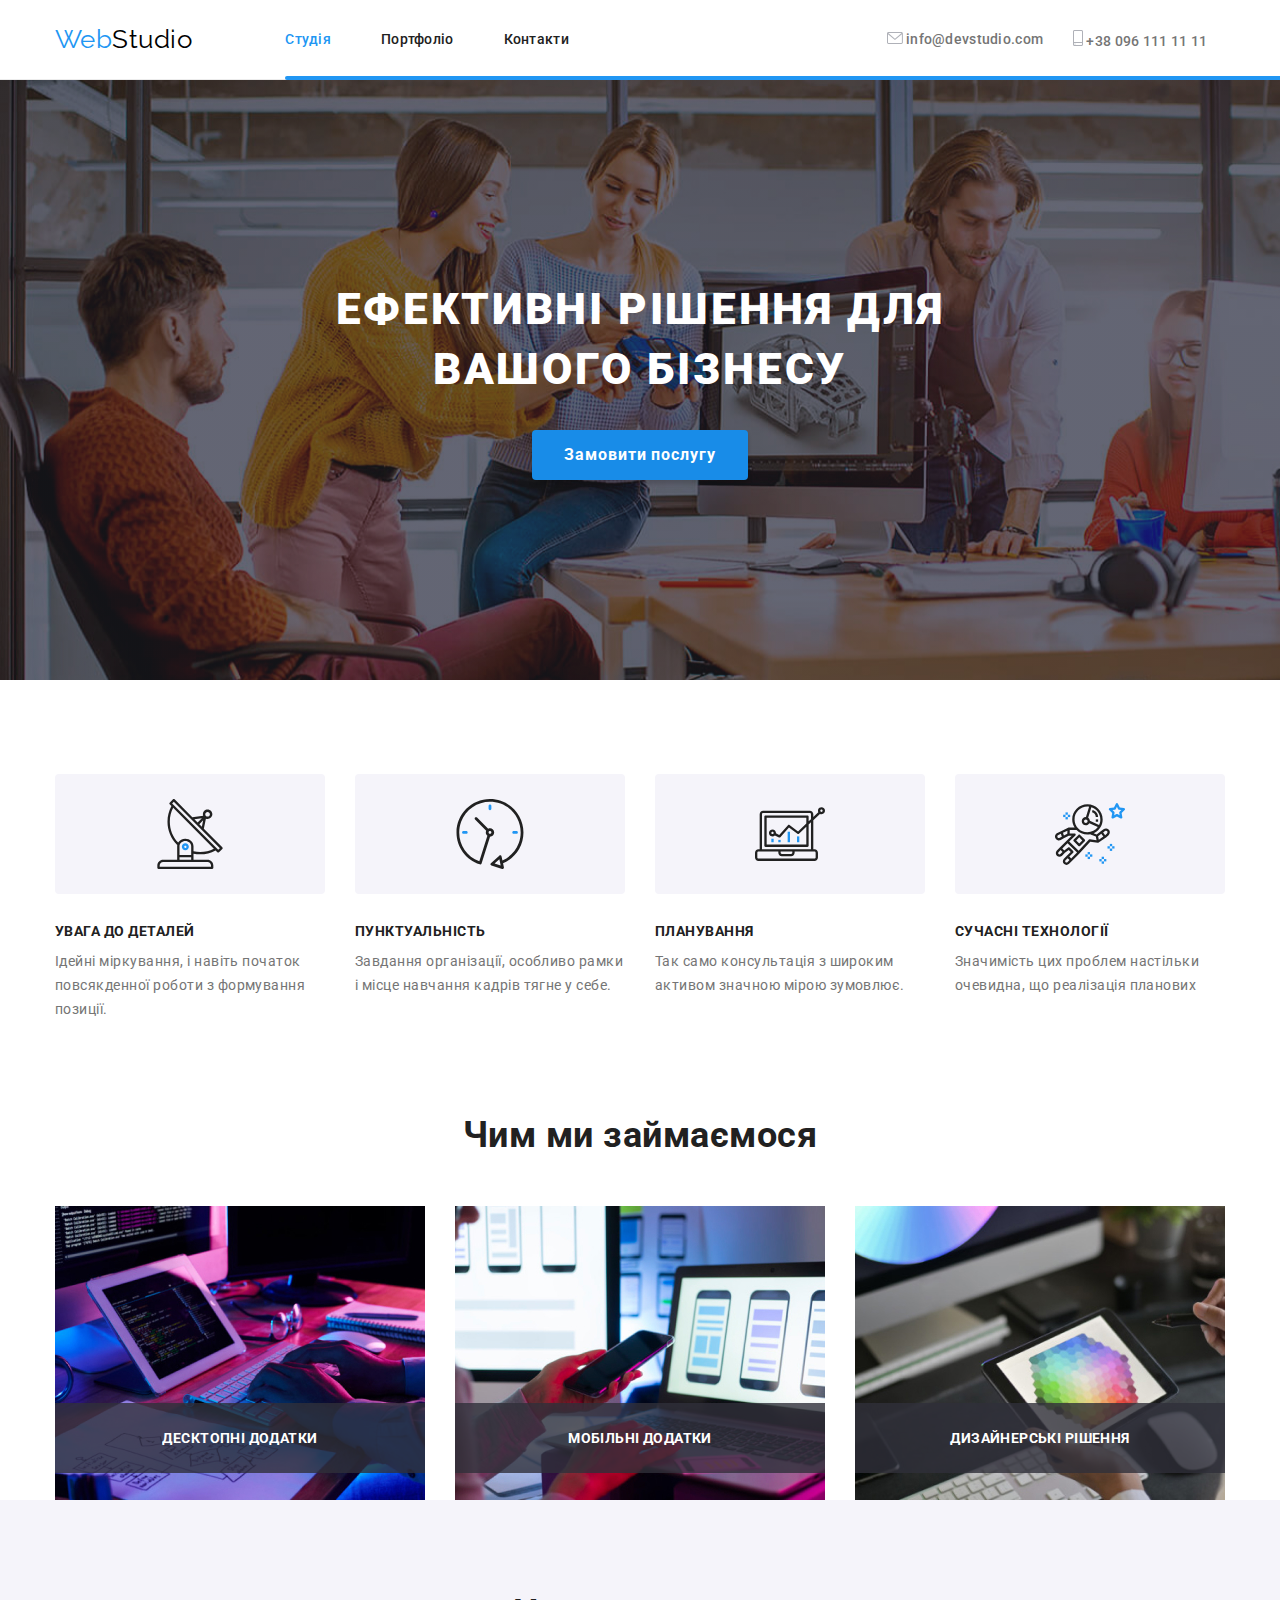
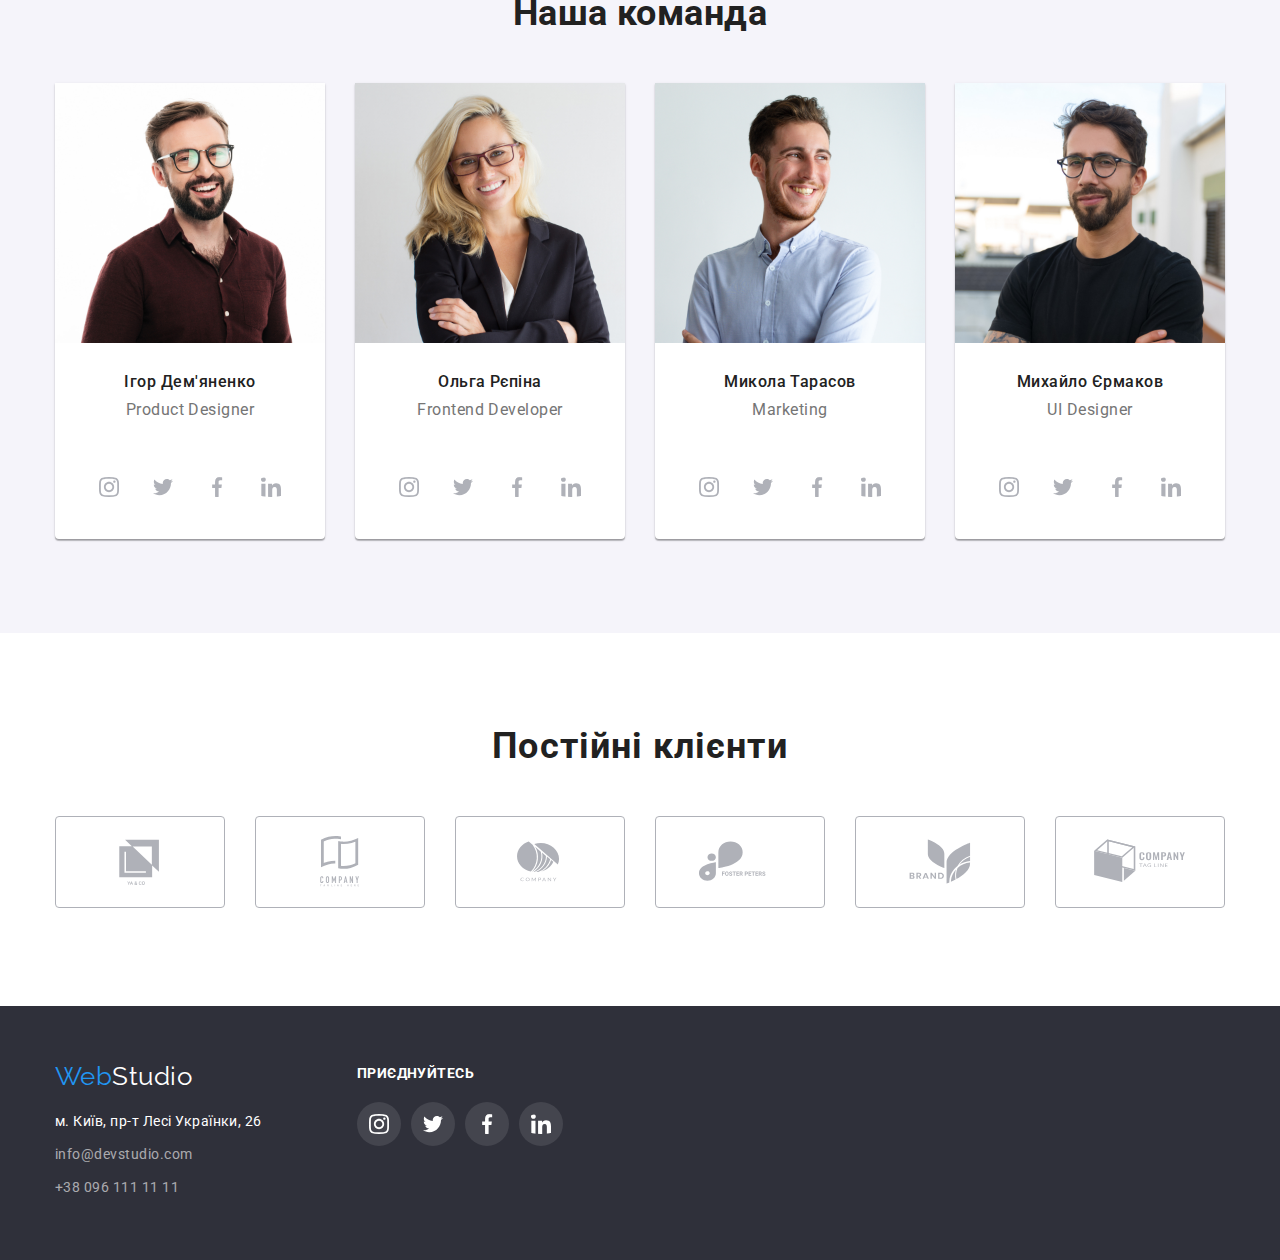
==== commit e98b22fe: "Add files via upload" ====
--- a/index.html
+++ b/index.html
@@ -7,6 +7,7 @@
 <title>Студія</title>
 <link rel="preconnect" href="https://fonts.googleapis.com"><link rel="preconnect" href="https://fonts.gstatic.com" crossorigin><link href="https://fonts.googleapis.com/css2?family=Raleway:wght@700&family=Roboto:wght@400;500;700;900&display=swap" rel="stylesheet">
 <link rel="stylesheet" href="https://cdnjs.cloudflare.com/ajax/libs/modern-normalize/1.1.0/modern-normalize.min.css"> 
+<link rel="stylesheet" href="node_modules/modern-normalize/modern-normalize.css">
 <link rel="stylesheet" href="css/style.css">
 </head>
 <body>
@@ -31,17 +32,20 @@
             <ul class="head-contacts">
 
                 <li class="icons-head">
-                    <svg width="16px" height="12px">
-                        <use href="/images/symbol-defs.svg#icon-envelope-hover"> </use>
-                    </svg>
-                    <a class="menu-contacts change" href="mailto:info@devstudio.com">info@devstudio.com</a>
+                    <a class="menu-contacts change smartphone-envelope" href="mailto:info@devstudio.com">
+                        <svg width="16px" height="12px">
+                            <use href="/images/icons.svg#icon-envelope"></use>>
+                        </svg>
+                    info@devstudio.com</a>
                 </li>
                 
                 <li class="icons-head">
-                    <svg width="10px" height="16px">
-                        <use href="/images/symbol-defs.svg#icon-smartphone"> </use>
-                    </svg>
-                    <a class="menu-contacts change" href="tel:+380961111111">+38 096 111 11 11</a>
+
+                    <a class="menu-contacts change smartphone-envelope" href="tel:+380961111111">
+                        <svg width="10px" height="16px">
+                            <use href="/images/icons.svg#icon-smartphone"></use>>
+                        </svg>
+                    +38 096 111 11 11</a>
                 </li>
 
             </ul>
@@ -53,6 +57,22 @@
 <!-- main-index -->
 
     <main>
+
+
+        <form class="hello" action="">
+
+        </form>
+
+
+
+
+
+
+
+
+
+
+
 
 <!-- section-1-->
 
@@ -83,9 +103,11 @@
             <ul class="benefits-list">
                 <li class="benefits-items">
 
-                    <svg class="benefits-icon" width="270px" height="120px">
-                        <use href="/images/symbol-defs.svg#icon-antenna"></use>
-                    </svg>
+                    <div class="benefits-icon">
+                        <svg width="70px" height="70px">
+                            <use href="/images/icons.svg#icon-antenna"></use>
+                        </svg>
+                    </div>
 
                     <h3 class="benefits-head">
                         УВАГА ДО ДЕТАЛЕЙ
@@ -98,9 +120,11 @@
                 </li>
                 <li class="benefits-items">
 
-                    <svg class="benefits-icon" width="270px" height="120px">
-                        <use href="./images/Arabic.svg#icon-clock"></use>
-                    </svg>
+                    <div class="benefits-icon">
+                        <svg width="70px" height="70px">
+                            <use href="./images/icons.svg#icon-clock"></use>
+                        </svg>
+                    </div>
 
                     <h3 class="benefits-head">
                         ПУНКТУАЛЬНІСТЬ
@@ -112,9 +136,11 @@
                 </li>
                 <li class="benefits-items">
 
-                    <svg class="benefits-icon" width="270px" height="120px">
-                        <use href="./images/Arabic.svg#icon-laptop"></use>
-                    </svg>
+                    <div class="benefits-icon">
+                        <svg width="70px" height="70px">
+                            <use href="/images/icons.svg#icon-diagram"></use>
+                        </svg>
+                    </div>
 
                     <h3 class="benefits-head">
                     ПЛАНУВАННЯ
@@ -126,9 +152,11 @@
                 </li>
                 <li class="benefits-items">
 
-                    <svg class="benefits-icon" width="270px" height="120px">
-                        <use href="/images/symbol-defs.svg#icon-astronaut"></use>
-                    </svg>
+                    <div class="benefits-icon">
+                        <svg width="70px" height="70px">
+                            <use href="/images/icons.svg#icon-astronaut"></use>
+                        </svg>
+                    </div>
 
                     <h3 class="benefits-head">
                         СУЧАСНІ ТЕХНОЛОГІЇ
@@ -151,9 +179,18 @@
             <h2 class="services-title">Чим ми займаємося</h2>
     
             <ul class="services-list">
-                <li class="services-items"><img src="images/index/img1.jpg" alt="keyboard" width="370" height="294"></li>
-                <li class="services-items"><img src="images/index/img2.jpg" alt="laptop" width="370" height="294"></li>                
-                <li class="services-items"><img src="images/index/img3.jpg" alt="ipad" width="370" height="294"></li>
+                <li class="services-items">
+                    <img src="images/index/img1.jpg" alt="keyboard" width="370" height="294">
+                    <h3 class="services-text">Десктопні додатки</h3>
+                </li>
+                <li class="services-items">
+                    <img src="images/index/img2.jpg" alt="laptop" width="370" height="294">
+                    <h3 class="services-text">Мобільні додатки</h3>
+                </li>                
+                <li class="services-items">
+                    <img src="images/index/img3.jpg" alt="ipad" width="370" height="294">
+                    <h3 class="services-text">Дизайнерські рішення</h3>
+                </li>
             </ul>
         </div>
     </section>
@@ -165,45 +202,48 @@
 
             <h2 class="staff-title">Наша команда</h2>
 
+
             <ul class="staff-list">
+
                 <li class="staff-items">
+
                     <img src="images/index/img4.jpg" alt="Ігор" width="270" height="260">
-
+                
                     <div class="elements-position">
                         <h3 class="name-staff">Ігор Дем'яненко</h3>
                         <p class="positions-staff">Product Designer</p>
                     </div>
 
                     <div>
-
                         <ul class="staff-socials">
-                            <li>
-                                <svg class="staff-icons" width="44" height="44">
-                                    <use href="./images/Arabic.svg#icon-team-instagram"></use>
-                                </svg>
-                            </li>
-                            <li>
-                                <svg class="staff-icons" width="44" height="44">
-                                    <use href="./images/Arabic.svg#icon-team-instagram"></use>
-                                </svg>
-                            </li>
-                            <li>
-                                <svg class="staff-icons" width="44" height="44">
-                                    <use href="./images/Arabic.svg#icon-team-instagram"></use>
-                                </svg>
-                            </li>
-                            <li>
-                                <svg class="staff-icons" width="44" height="44">
-                                    <use href="./images/Arabic.svg#icon-team-instagram"></use>
+                            <li class="icon-pozition">
+                                <svg class="staff-icons" width="20" height="20">
+                                    <use href="/images/icons.svg#icon-instagram"></use>
+                                </svg>
+                            </li>
+                            <li class="icon-pozition">
+                                <svg class="staff-icons" width="20" height="20">
+                                    <use href="/images/icons.svg#icon-twitter"></use>
+                                </svg>
+                            </li>
+                            <li class="icon-pozition">
+                                <svg class="staff-icons" width="20" height="20">
+                                    <use href="/images/icons.svg#icon-facebook"></use>
+                                </svg>
+                            </li>
+                            <li class="icon-pozition">
+                                <svg class="staff-icons" width="20" height="20">
+                                    <use href="./images/icons.svg#icon-linkedin"></use>
                                 </svg>
                             </li>
                         </ul>
-
-                    </div>
-
-                </li>
-    
+                    </div>
+
+                </li>
+    
+
                 <li class="staff-items">
+
                     <img src="images/index/img5.jpg" alt="Ольга" width="270" height="260">
 
                     <div class="elements-position">
@@ -212,30 +252,28 @@
                     </div>
 
                     <div>
-
                         <ul class="staff-socials">
-                            <li>
-                                <svg class="staff-icons" width="44" height="44">
-                                    <use href="./images/Arabic.svg#icon-team-instagram"></use>
-                                </svg>
-                            </li>
-                            <li>
-                                <svg class="staff-icons" width="44" height="44">
-                                    <use href="./images/Arabic.svg#icon-team-instagram"></use>
-                                </svg>
-                            </li>
-                            <li>
-                                <svg class="staff-icons" width="44" height="44">
-                                    <use href="./images/Arabic.svg#icon-team-instagram"></use>
-                                </svg>
-                            </li>
-                            <li>
-                                <svg class="staff-icons" width="44" height="44">
-                                    <use href="./images/Arabic.svg#icon-team-instagram"></use>
+                            <li class="icon-pozition">
+                                <svg class="staff-icons" width="20" height="20">
+                                    <use href="/images/icons.svg#icon-instagram"></use>
+                                </svg>
+                            </li>
+                            <li class="icon-pozition">
+                                <svg class="staff-icons" width="20" height="20">
+                                    <use href="/images/icons.svg#icon-twitter"></use>
+                                </svg>
+                            </li>
+                            <li class="icon-pozition">
+                                <svg class="staff-icons" width="20" height="20">
+                                    <use href="/images/icons.svg#icon-facebook"></use>
+                                </svg>
+                            </li>
+                            <li class="icon-pozition">
+                                <svg class="staff-icons" width="20" height="20">
+                                    <use href="./images/icons.svg#icon-linkedin"></use>
                                 </svg>
                             </li>
                         </ul>
-
                     </div>
 
                 </li>
@@ -249,30 +287,28 @@
                     </div>
 
                     <div>
-
                         <ul class="staff-socials">
-                            <li>
-                                <svg class="staff-icons" width="44" height="44">
-                                    <use href="./images/Arabic.svg#icon-team-instagram"></use>
-                                </svg>
-                            </li>
-                            <li>
-                                <svg class="staff-icons" width="44" height="44">
-                                    <use href="./images/Arabic.svg#icon-team-instagram"></use>
-                                </svg>
-                            </li>
-                            <li>
-                                <svg class="staff-icons" width="44" height="44">
-                                    <use href="./images/Arabic.svg#icon-team-instagram"></use>
-                                </svg>
-                            </li>
-                            <li>
-                                <svg class="staff-icons" width="44" height="44">
-                                    <use href="./images/Arabic.svg#icon-team-instagram"></use>
+                            <li class="icon-pozition">
+                                <svg class="staff-icons" width="20" height="20">
+                                    <use href="/images/icons.svg#icon-instagram"></use>
+                                </svg>
+                            </li>
+                            <li class="icon-pozition">
+                                <svg class="staff-icons" width="20" height="20">
+                                    <use href="/images/icons.svg#icon-twitter"></use>
+                                </svg>
+                            </li>
+                            <li class="icon-pozition">
+                                <svg class="staff-icons" width="20" height="20">
+                                    <use href="/images/icons.svg#icon-facebook"></use>
+                                </svg>
+                            </li>
+                            <li class="icon-pozition">
+                                <svg class="staff-icons" width="20" height="20">
+                                    <use href="./images/icons.svg#icon-linkedin"></use>
                                 </svg>
                             </li>
                         </ul>
-
                     </div>
 
                 </li>
@@ -286,31 +322,29 @@
                     </div>
 
                     <div>
-
                         <ul class="staff-socials">
-                            <li>
-                                <svg class="staff-icons" width="44" height="44">
-                                    <use href="./images/Arabic.svg#icon-team-instagram"></use>
-                                </svg>
-                            </li>
-                            <li>
-                                <svg class="staff-icons" width="44" height="44">
-                                    <use href="./images/Arabic.svg#icon-team-instagram"></use>
-                                </svg>
-                            </li>
-                            <li>
-                                <svg class="staff-icons" width="44" height="44">
-                                    <use href="./images/Arabic.svg#icon-team-instagram"></use>
-                                </svg>
-                            </li>
-                            <li>
-                                <svg class="staff-icons" width="44" height="44">
-                                    <use href="./images/Arabic.svg#icon-team-instagram"></use>
+                            <li class="icon-pozition">
+                                <svg class="staff-icons" width="20" height="20">
+                                    <use href="/images/icons.svg#icon-instagram"></use>
+                                </svg>
+                            </li>
+                            <li class="icon-pozition">
+                                <svg class="staff-icons" width="20" height="20">
+                                    <use href="/images/icons.svg#icon-twitter"></use>
+                                </svg>
+                            </li>
+                            <li class="icon-pozition">
+                                <svg class="staff-icons" width="20" height="20">
+                                    <use href="/images/icons.svg#icon-facebook"></use>
+                                </svg>
+                            </li>
+                            <li class="icon-pozition">
+                                <svg class="staff-icons" width="20" height="20">
+                                    <use href="./images/icons.svg#icon-linkedin"></use>
                                 </svg>
                             </li>
                         </ul>
-
-                    </div> 
+                    </div>
 
                 </li>
             </ul>
@@ -327,38 +361,38 @@
 
         <ul class="clients-list">
             <li class="clients-items">
-                <svg class="clients-icons" width="170px" height="92px">
-                    <use href="./images/Arabic.svg#icon-client-1"> </use>
-                </svg>
-            </li>
-
-            <li class="clients-items">
-                <svg class="clients-icons" width="170px" height="92px">
-                    <use href="./images/Arabic.svg#icon-client-2"> </use>
-                </svg>
-            </li>
-
-            <li class="clients-items">
-                <svg class="clients-icons" width="170px" height="92px">
-                    <use href="./images/Arabic.svg#icon-client-3"> </use>
-                </svg>
-            </li>
-
-            <li class="clients-items">
-                <svg class="clients-icons" width="170px" height="92px">
-                    <use href="./images/Arabic.svg#icon-client-4"> </use>
-                </svg>
-            </li>
-
-            <li class="clients-items">
-                <svg class="clients-icons" width="170px" height="92px">
-                    <use href="./images/Arabic.svg#icon-client-5"> </use>
-                </svg>
-            </li>
-
-            <li class="clients-items">
-                <svg class="clients-icons" width="170px" height="92px">
-                    <use href="./images/Arabic.svg#icon-client-6"> </use>
+                <svg class="clients-icons">
+                    <use href="./images/icons.svg#icon-Logo"> </use>
+                </svg>
+            </li>
+
+            <li class="clients-items">
+                <svg class="clients-icons">
+                    <use href="./images/icons.svg#icon-Logo-1"> </use>
+                </svg>
+            </li>
+
+            <li class="clients-items">
+                <svg class="clients-icons">
+                    <use href="./images/icons.svg#icon-Logo-2"> </use>
+                </svg>
+            </li>
+
+            <li class="clients-items">
+                <svg class="clients-icons">
+                    <use href="./images/icons.svg#icon-Logo-3"> </use>
+                </svg>
+            </li>
+
+            <li class="clients-items">
+                <svg class="clients-icons">
+                    <use href="./images/icons.svg#icon-Logo-4"> </use>
+                </svg>
+            </li>
+
+            <li class="clients-items">
+                <svg class="clients-icons">
+                    <use href="./images/icons.svg#icon-Logo-5"> </use>
                 </svg>
             </li>
 
@@ -373,22 +407,56 @@
 
 <footer class="foot-page">
     
-    <div class="container">
-
-            <a class="logo-foot " href="#"><span class="logo-two">Web</span>Studio</a> 
-
-        <address class="navigation-foot">
-        
-           <ul class="list-foot">
-                <li>
-                        <a class="local menu-button" href="https://goo.gl/maps/CPtrU1FHBa2aNyZL9">м. Київ, пр-т Лесі Українки, 26</a>
-                </li>
-                <li><a class="contact-foot change" href="mailto:info@devstudio.com">info@devstudio.com</a></li>
-                <li><a class="contact-foot change" href="tel:+380961111111">+38 096 111 11 11</a></li>
-            </ul>
+    <div class=" foot-list container">
+
+           <div>
+                <a class="logo-foot " href="#"><span class="logo-two">Web</span>Studio</a> 
+    
+            <address class="navigation-foot">
             
-        </address>
+               <ul class="list-foot">
+                    <li>
+                            <a class="local" href="https://goo.gl/maps/CPtrU1FHBa2aNyZL9">м. Київ, пр-т Лесі Українки, 26</a>
+                    </li>
+                    <li><a class="contact-foot change" href="mailto:info@devstudio.com">info@devstudio.com</a></li>
+                    <li><a class="contact-foot change" href="tel:+380961111111">+38 096 111 11 11</a></li>
+                </ul>
+                
+            </address>
+           </div>
+
+
+            <div class="pozition-subscribe">
+                <h3 class="subscribe-foot">Приєднуйтесь</h3>
+    
+            <ul class="subscribe-list">
+    
+                <li class="subscribe-items">
+                    <svg class="subscribe-icons" width="20" height="20">
+                        <use href="./images/icons.svg#icon-instagram"></use>
+                    </svg>
+                </li>
+                <li class="subscribe-items">
+                    <svg class="subscribe-icons" width="20" height="20">
+                        <use href="./images/icons.svg#icon-twitter"></use>
+                    </svg>
+                </li>
+                <li class="subscribe-items">
+                    <svg class="subscribe-icons" width="20" height="20">
+                        <use href="./images/icons.svg#icon-facebook"></use>
+                    </svg>
+                </li>
+                <li class="subscribe-items">
+                    <svg class="subscribe-icons" width="20" height="20">
+                        <use href="./images/icons.svg#icon-linkedin"></use>
+                    </svg>
+                </li>
+    
+            </ul>
+
+            </div> 
     </div>
+
 
 </footer>
 
--- a/css/style.css
+++ b/css/style.css
@@ -20,6 +20,7 @@
     --color8: #212121;
     --color9: #188CE8;
     --color10: #EEEEEE;
+    --color11: #AFB1B8;
 }
 
 img{
@@ -43,11 +44,11 @@
 /* _______________________________________HEADER_________________________ */
 
 
-.icons-head{
-display: flex;
-gap: 10px;
-}
-
+
+.icons-head:hover .menu-contacts {
+fill: var(--color2);
+cursor: pointer;
+}
 
 .head-page{
 border-bottom: 1px solid var(--color7);
@@ -98,14 +99,19 @@
 text-decoration: none;
 color: var(--color8);
 font-weight: 500;
+
+transition-duration: 250ms;
+transition-timing-function: (0.4, 0, 0.2, 1);
+transition-delay: 0;
 }
 
 .head-contacts{
-    margin: 0;
-display: flex;
+margin: 0;
+display: flex;
+gap: 30px;
+align-items: center;
 list-style-type: none;
 margin-left: 318px;
-gap: 30px;
 font-size: 14px;
 line-height: 1.1;
 letter-spacing: 0.02em;
@@ -120,9 +126,31 @@
 text-decoration: none;
 font-weight: 500;
 color: var(--color5);
+
+
+transition-duration: 250ms;
+transition-timing-function: (0.4, 0, 0.2, 1);
+transition-delay: 0;
+}
+
+.smartphone-envelope{
+    fill: #AFB1B8;
 }
 
 /* _______________________________________MAIN-INDEX____________________ */
+
+.hello{
+    width: 528;
+    height: 581;
+}
+
+
+
+
+
+
+
+
 
 /* _______________________________________SECTION 1*/
 
@@ -130,7 +158,7 @@
 margin: 0 auto;
 max-width: 1600px;
 background: var(--color3);
-background-image: url("img/overlay.jpg");
+background-image: linear-gradient(to right,rgba(47, 48, 58, 0.4),rgba(47, 48, 58, 0.4)), url(/images/index/overlay.jpg);
 padding-top: 200px;
 padding-bottom: 200px;
 
@@ -169,11 +197,15 @@
 background: var(--color9);
 box-shadow: 0px 4px 4px rgba(0, 0, 0, 0.15);
 border-radius: 4px;
-}
-
-
-
-.button-sec-one:hover{
+
+transition-duration: 250ms;
+transition-timing-function: (0.4, 0, 0.2, 1);
+transition-delay: 0;
+}
+
+
+
+.button-top:hover{
 background: var(--color2);
 box-shadow: 0px 4px 4px rgba(0, 0, 0, 0.15);
 
@@ -181,10 +213,16 @@
 
 /* _______________________________________SECTION 2*/
 
-
-.benefits-icons{
-
-}
+.benefits-icon{
+    background-color: var(--color6);
+    border-radius: 4px;
+    width: 270px;
+    height: 120px;
+    align-items: center;
+    display: flex;
+    justify-content: center;
+}
+
 
 .visually-hidden {
 position: absolute;
@@ -206,6 +244,7 @@
 
 .benefits-items{
 list-style-type: none;
+
 }
 
 .benefits-head{
@@ -258,6 +297,28 @@
 
 .services-items{
 list-style: none;
+position: relative;
+width		: 100%;
+}
+
+.services-text{
+font-style: normal;
+font-weight: 700;
+font-size: 14px;
+line-height: 16px;
+text-align: center;
+letter-spacing: 0.03em;
+text-transform: uppercase;
+color: var(--color4);
+margin: 0;
+
+position: absolute;
+bottom: 27px;
+width: 100%;
+
+background: rgba(47, 48, 58, 0.8);
+padding-top: 27px;
+padding-bottom: 27px;
 }
 
 /* _______________________________________SECTION 4 */
@@ -265,6 +326,32 @@
 background: var(--color6);
 }
  
+.staff-icons{
+fill: var(--color11);
+padding-top: 12px;
+padding-bottom: 12px;
+width: 44px;
+height: 44px;
+border-radius: 50%;
+
+
+
+
+transition-duration: 250ms;
+transition-timing-function: (0.4, 0, 0.2, 1);
+transition-delay: 0;
+}
+
+.staff-icons:hover{
+fill: var(--color4);
+cursor: pointer;
+border-radius: 50%;
+background: var(--color2);
+
+
+
+}
+
 .staff-title{
 font-size: 36px;
 line-height: 1.1;
@@ -297,9 +384,18 @@
 line-height: 1.1;
 text-align: center;
 
+
 margin: 0;
 color: var(--color8);
 }
+
+
+.icon-pozition{
+display: flex;
+justify-content: center;
+align-items: center;
+}
+
 
 .positions-staff{
 font-size: 16px;
@@ -355,15 +451,31 @@
 }
 
 .clients-items{
+list-style-type: none;
+}
+
+.clients-icons:hover{
+    fill: var(--color2);
+    cursor: pointer;
+    border-color: var(--color2);
+}
+
+.clients-icons{
+padding: 16px 32px;
+width: 170px;
+height: 92px;
+fill: var(--color11);
+
 list-style: none;
-
-}
-
-
-.clients-icons{
-
-}
-
+border: 1px solid var(--color11);
+border-radius: 4px;
+width: 170px;
+height: 92px;
+
+transition-duration: 250ms;
+transition-timing-function: (0.4, 0, 0.2, 1);
+transition-delay: 0;
+}
 
 
 
@@ -402,6 +514,11 @@
 cursor: pointer;
 padding: 6px 22px;
 
+
+transition-duration: 250ms;
+transition-timing-function: (0.4, 0, 0.2, 1);
+transition-delay: 0;
+
 }
 
 .button-portfolio:hover{
@@ -427,6 +544,15 @@
 .cards-items{
 list-style-type: none;
 
+transition-duration: 250ms;
+transition-timing-function: (0.4, 0, 0.2, 1);
+transition-delay: 0;
+}
+
+
+.cards-items:hover{
+    рушпре: 230px;
+    box-shadow: 0px 1px 1px rgba(0, 0, 0, 0.12), 0px 4px 4px rgba(0, 0, 0, 0.06), 1px 4px 6px rgba(0, 0, 0, 0.16);
 }
 
 .frame{
@@ -469,12 +595,73 @@
 
 }
 
+.subscribe-foot{
+font-family: 'Roboto';
+font-style: normal;
+font-weight: 700;
+font-size: 14px;
+line-height: 1.1;
+letter-spacing: 0.03em;
+text-transform: uppercase;
+color: var(--color4);
+padding: 0;
+margin: 0;
+margin-bottom: 20px;
+
+}
+
+.subscribe-items{
+list-style-type: none;
+
+
+}
+
+.subscribe-icons{
+fill: var(--color4);
+cursor: pointer;
+border-radius: 50%;
+background: rgba(255, 255, 255, 0.1);
+padding-top: 12px;
+padding-bottom: 12px;
+width: 44px;
+height: 44px;
+
+
+transition-duration: 250ms;
+transition-timing-function: (0.4, 0, 0.2, 1);
+transition-delay: 0;
+}
+
+.subscribe-icons:hover{
+fill: var(--color4);
+cursor: pointer;
+border-radius: 50%;
+background: var(--color2);
+
+
+}
+
+.foot-list{
+display: flex;
+gap: 95px;
+}
+
+.subscribe-list{
+    display: flex;
+    gap: 10px;
+    padding: 0;
+margin: 0;
+
+}
+
+
 .logo-foot{
 font-size: 26px;
 line-height: 0.8;
 font-family: 'Raleway';
 text-decoration: none;
 color: var(--color4);
+
 }
 
 .navigation-foot{
@@ -512,8 +699,25 @@
 
 .change:hover{
 color: var(--color2);
+
+transition-duration: 250ms;
+transition-timing-function: (0.4, 0, 0.2, 1);
+transition-delay: 0;
 }
 
 .active{
 color: var(--color2);
-}+
+}
+
+.active:after {
+    position: absolute;
+    content: "";
+    width: 100%;
+    height: 4px;
+    background-color: var(--color2);
+    border-radius: 2px;
+    display: block;
+    margin-top: 29px;
+
+}
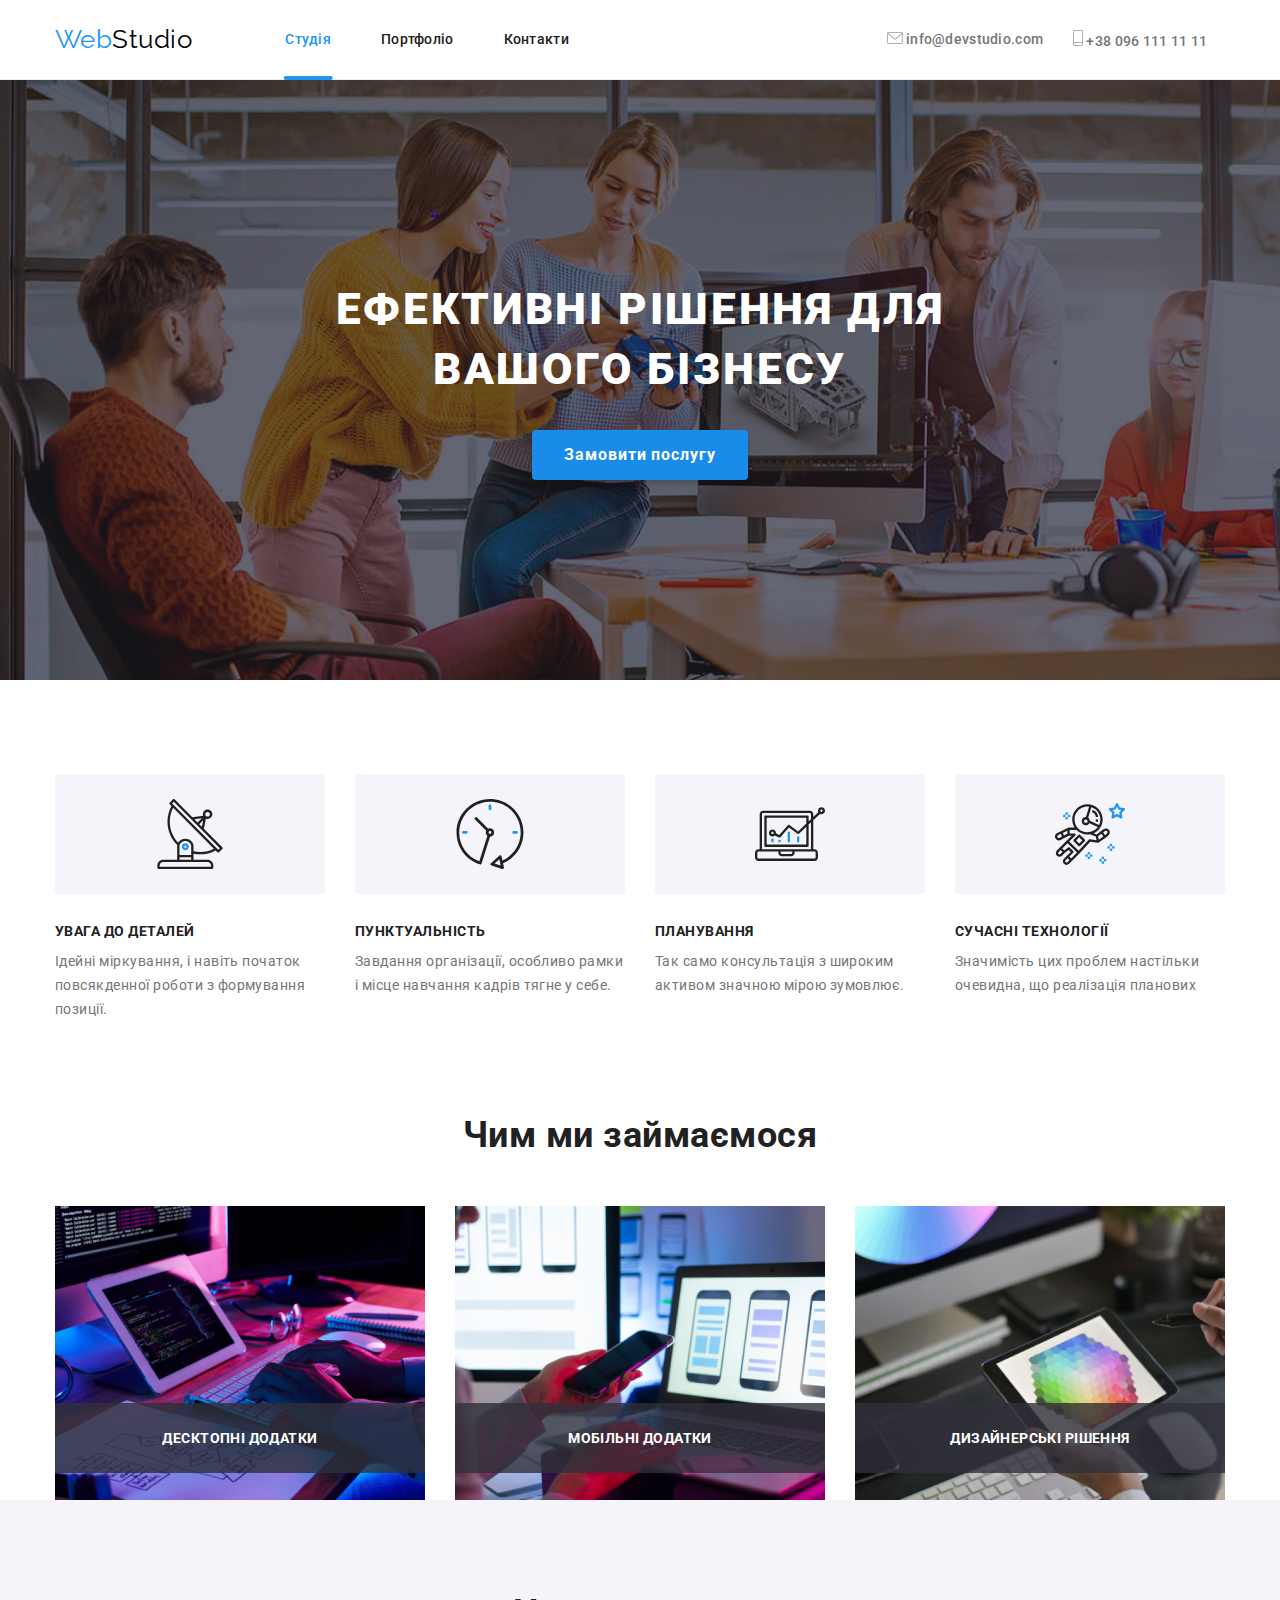
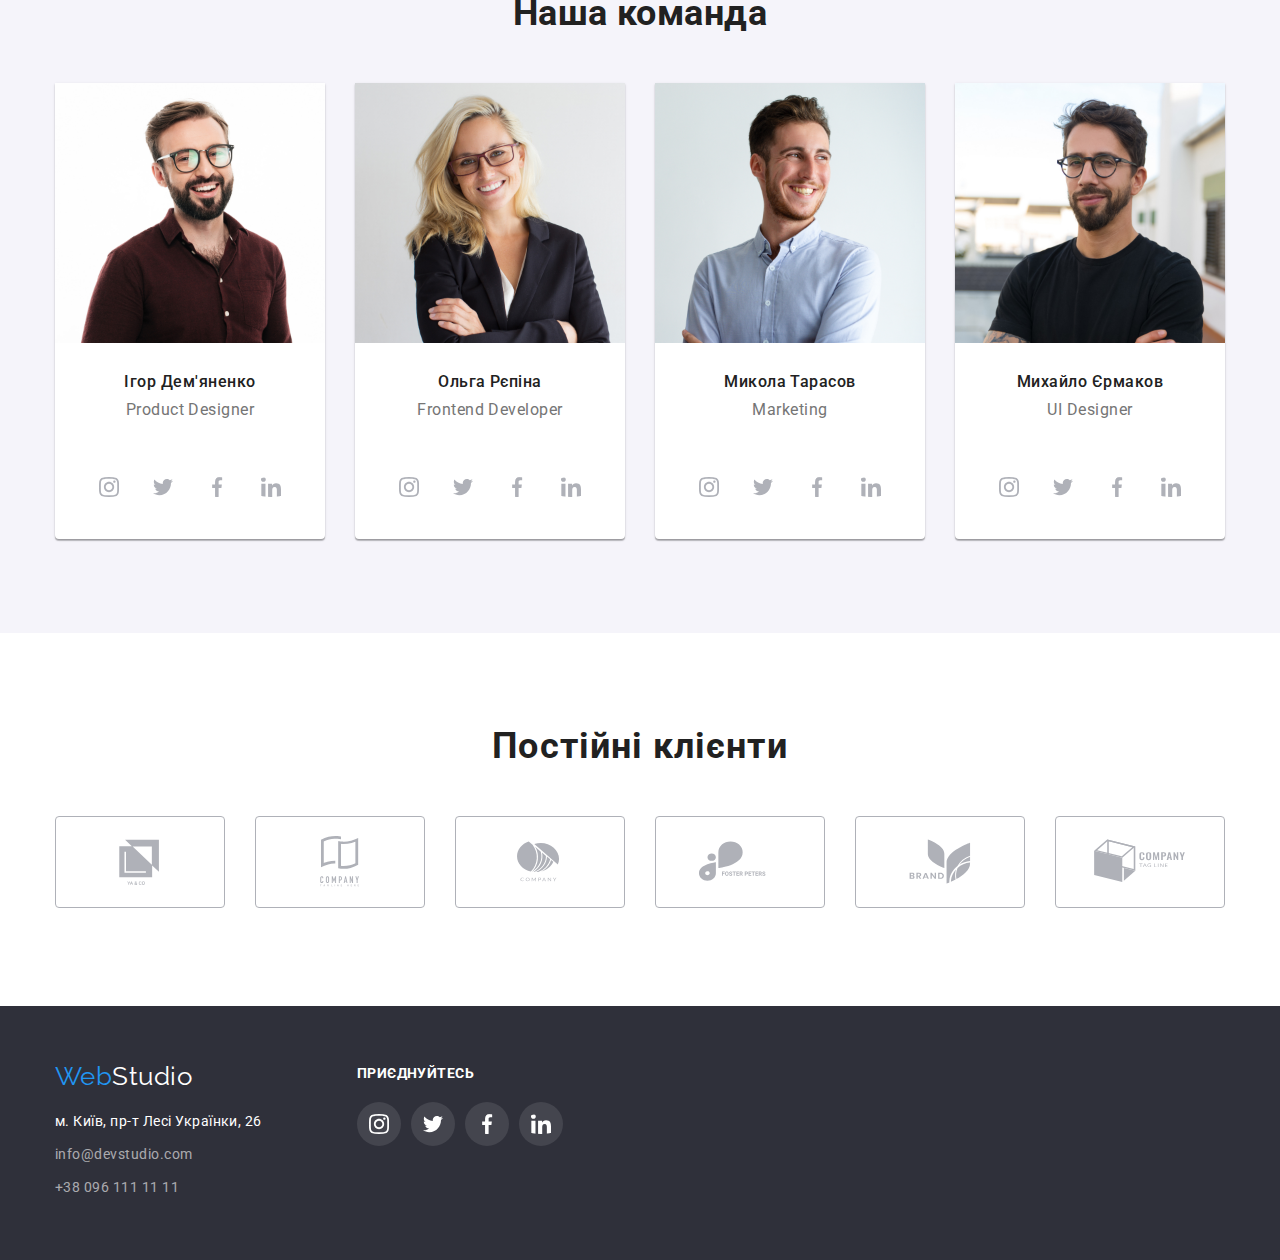
==== commit 7aa70ea6: "Add files via upload" ====
--- a/index.html
+++ b/index.html
@@ -7,10 +7,11 @@
 <title>Студія</title>
 <link rel="preconnect" href="https://fonts.googleapis.com"><link rel="preconnect" href="https://fonts.gstatic.com" crossorigin><link href="https://fonts.googleapis.com/css2?family=Raleway:wght@700&family=Roboto:wght@400;500;700;900&display=swap" rel="stylesheet">
 <link rel="stylesheet" href="https://cdnjs.cloudflare.com/ajax/libs/modern-normalize/1.1.0/modern-normalize.min.css"> 
-<link rel="stylesheet" href="node_modules/modern-normalize/modern-normalize.css">
+<link rel="stylesheet" href="css/modern-normalize.css">
 <link rel="stylesheet" href="css/style.css">
 </head>
 <body>
+
 
 <!-- header -->
 
@@ -34,7 +35,7 @@
                 <li class="icons-head">
                     <a class="menu-contacts change smartphone-envelope" href="mailto:info@devstudio.com">
                         <svg width="16px" height="12px">
-                            <use href="/images/icons.svg#icon-envelope"></use>>
+                            <use href="./images/icons.svg#icon-envelope"></use>>
                         </svg>
                     info@devstudio.com</a>
                 </li>
@@ -43,7 +44,7 @@
 
                     <a class="menu-contacts change smartphone-envelope" href="tel:+380961111111">
                         <svg width="10px" height="16px">
-                            <use href="/images/icons.svg#icon-smartphone"></use>>
+                            <use href="./images/icons.svg#icon-smartphone"></use>>
                         </svg>
                     +38 096 111 11 11</a>
                 </li>
@@ -57,21 +58,6 @@
 <!-- main-index -->
 
     <main>
-
-
-        <form class="hello" action="">
-
-        </form>
-
-
-
-
-
-
-
-
-
-
 
 
 <!-- section-1-->
@@ -105,7 +91,7 @@
 
                     <div class="benefits-icon">
                         <svg width="70px" height="70px">
-                            <use href="/images/icons.svg#icon-antenna"></use>
+                            <use href="./images/icons.svg#icon-antenna"></use>
                         </svg>
                     </div>
 
@@ -138,7 +124,7 @@
 
                     <div class="benefits-icon">
                         <svg width="70px" height="70px">
-                            <use href="/images/icons.svg#icon-diagram"></use>
+                            <use href="./images/icons.svg#icon-diagram"></use>
                         </svg>
                     </div>
 
@@ -154,7 +140,7 @@
 
                     <div class="benefits-icon">
                         <svg width="70px" height="70px">
-                            <use href="/images/icons.svg#icon-astronaut"></use>
+                            <use href="./images/icons.svg#icon-astronaut"></use>
                         </svg>
                     </div>
 
--- a/css/style.css
+++ b/css/style.css
@@ -103,6 +103,8 @@
 transition-duration: 250ms;
 transition-timing-function: (0.4, 0, 0.2, 1);
 transition-delay: 0;
+
+position: relative;
 }
 
 .head-contacts{
@@ -551,7 +553,6 @@
 
 
 .cards-items:hover{
-    рушпре: 230px;
     box-shadow: 0px 1px 1px rgba(0, 0, 0, 0.12), 0px 4px 4px rgba(0, 0, 0, 0.06), 1px 4px 6px rgba(0, 0, 0, 0.16);
 }
 
@@ -711,13 +712,16 @@
 }
 
 .active:after {
-    position: absolute;
-    content: "";
-    width: 100%;
-    height: 4px;
-    background-color: var(--color2);
-    border-radius: 2px;
-    display: block;
+
+        position: absolute;
+        content: "";
+        width: calc(100% + 3px);
+        left: 50%;
+        transform: translateX(-50%);
+        height: 4px;
+        background-color: var(--color2);
+        border-radius: 2px;
+        display: block;
     margin-top: 29px;
-
-}
+    
+}
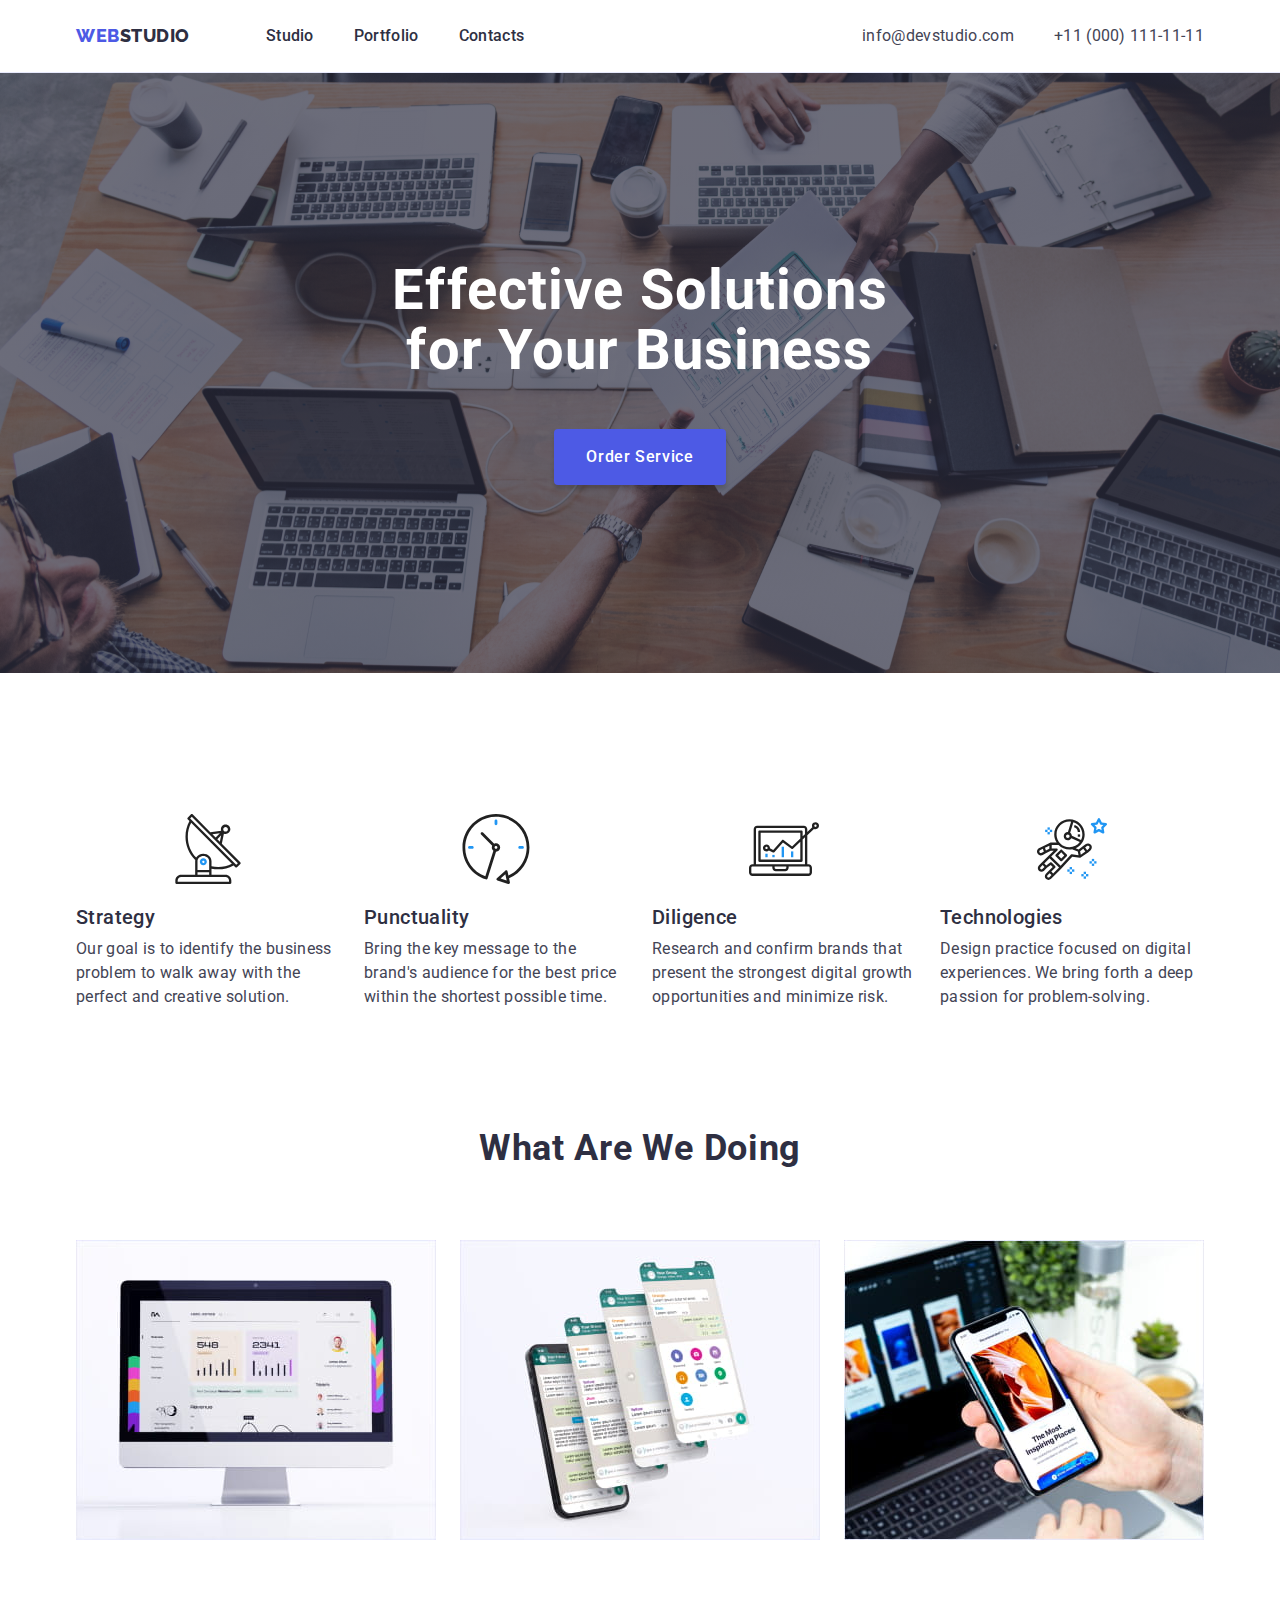
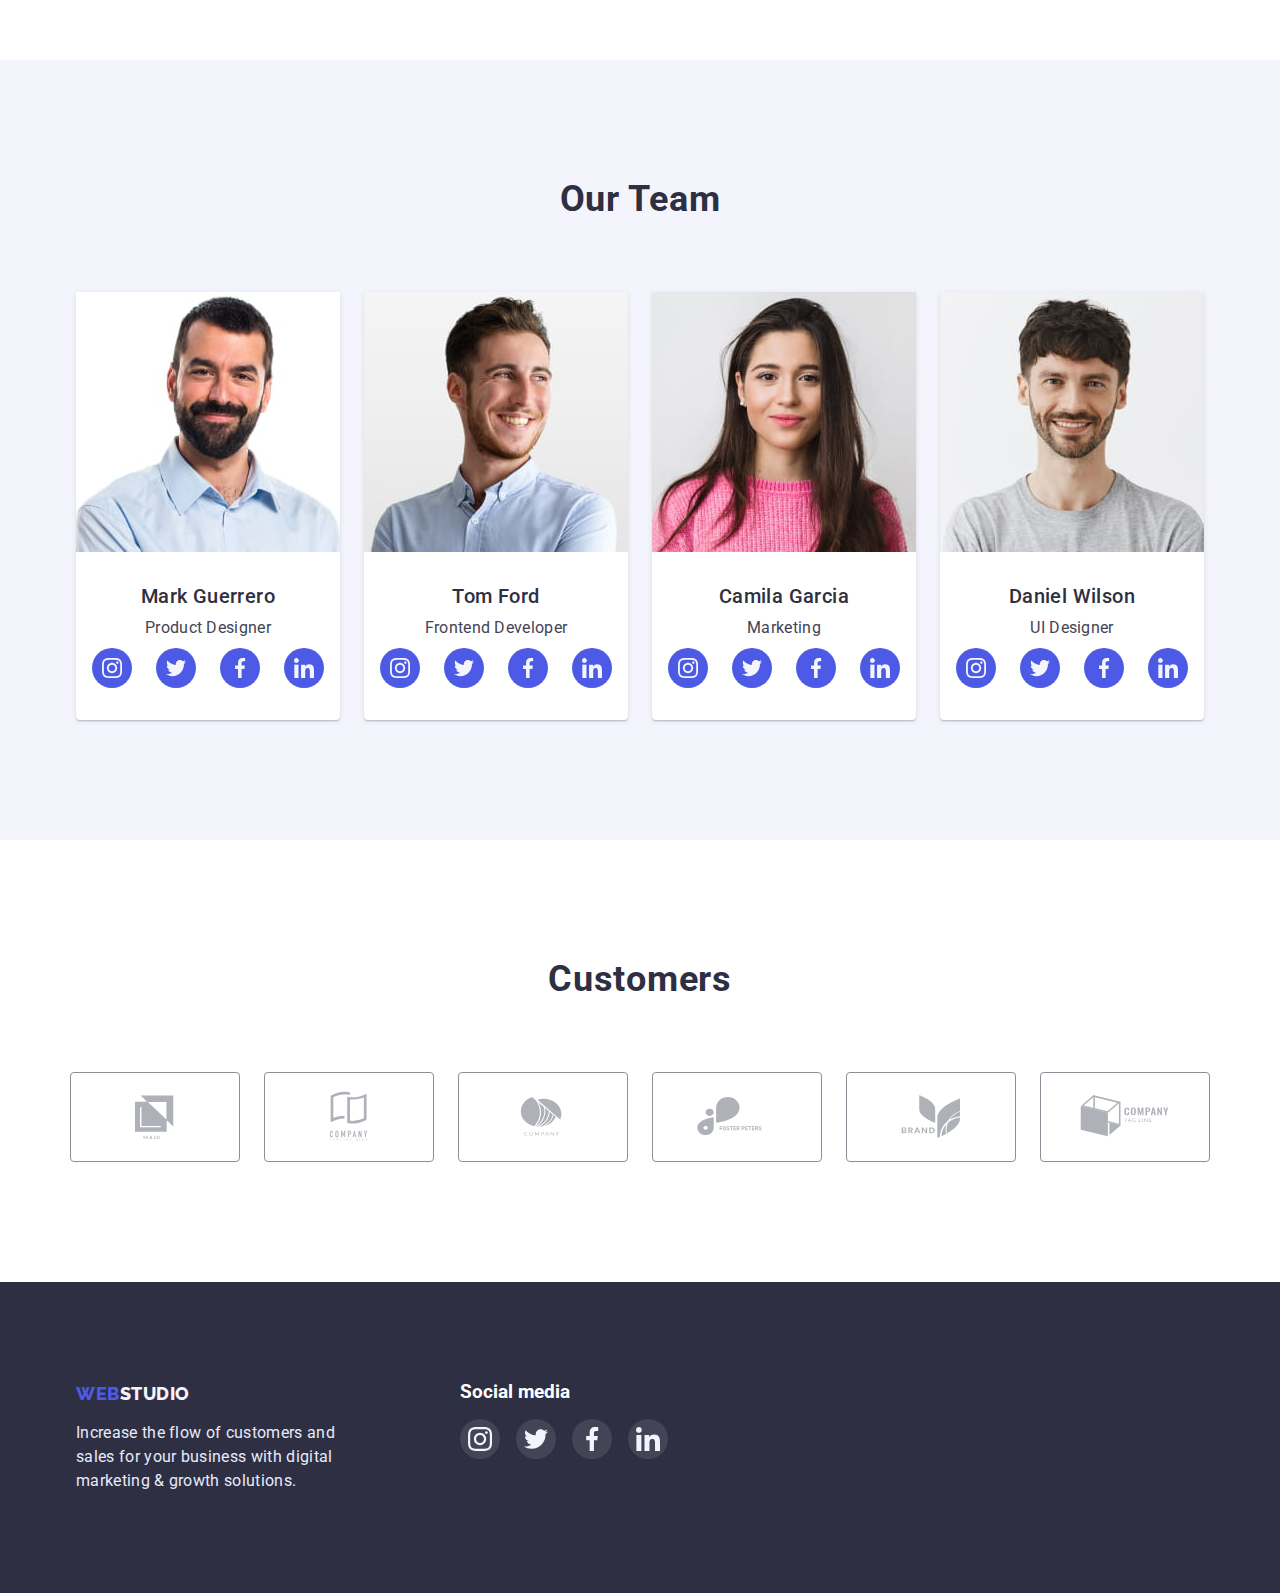
==== commit fb8572a7: "Add files via upload" ====
--- a/index.html
+++ b/index.html
@@ -1,92 +1,94 @@
 <!DOCTYPE html>
-<html lang="uk">
+<html lang="en">
 <head>
-<meta charset="UTF-8">
-<meta http-equiv="X-UA-Compatible" content="IE=edge">
-<meta name="viewport" content="width=device-width, initial-scale=1.0">
-<title>Студія</title>
-<link rel="preconnect" href="https://fonts.googleapis.com"><link rel="preconnect" href="https://fonts.gstatic.com" crossorigin><link href="https://fonts.googleapis.com/css2?family=Raleway:wght@700&family=Roboto:wght@400;500;700;900&display=swap" rel="stylesheet">
-<link rel="stylesheet" href="https://cdnjs.cloudflare.com/ajax/libs/modern-normalize/1.1.0/modern-normalize.min.css"> 
-<link rel="stylesheet" href="css/modern-normalize.css">
-<link rel="stylesheet" href="css/style.css">
+    <meta charset="UTF-8">
+    <meta http-equiv="X-UA-Compatible" content="IE=edge">
+    <meta name="viewport" content="width=device-width, initial-scale=1.0">
+    <title>Studio</title>
+    <link rel="preconnect" href="https://fonts.googleapis.com">
+    <link rel="preconnect" href="https://fonts.gstatic.com" crossorigin>
+    <link href="https://fonts.googleapis.com/css2?family=Raleway:wght@800&family=Roboto:wght@400;500;700;900&display=swap" rel="stylesheet">
+    <link rel="stylesheet" href="css/modern-normalize.css">    
+    <link rel="stylesheet" href="css/styles.css">
 </head>
 <body>
-
-
-<!-- header -->
-
-<header class="head-page">   
-    <div class="line-head container">
-
-        <a class="logo-head" href="#"><span class="logo-two">Web</span>Studio</a>
-
-        <nav class="nav-head">
-
-            <ul class="head-menu"> 
-                <li><a class="menu-link change active" href="index.html">Студія</a></li>
-                <li><a class="menu-link change" href="portfolio.html">Портфоліо</a></li>
-                <li><a class="menu-link change" href="#">Контакти</a></li>
-            </ul>
-
-        </nav> 
-
-            <ul class="head-contacts">
-
-                <li class="icons-head">
-                    <a class="menu-contacts change smartphone-envelope" href="mailto:info@devstudio.com">
-                        <svg width="16px" height="12px">
-                            <use href="./images/icons.svg#icon-envelope"></use>>
-                        </svg>
-                    info@devstudio.com</a>
-                </li>
-                
-                <li class="icons-head">
-
-                    <a class="menu-contacts change smartphone-envelope" href="tel:+380961111111">
-                        <svg width="10px" height="16px">
-                            <use href="./images/icons.svg#icon-smartphone"></use>>
-                        </svg>
-                    +38 096 111 11 11</a>
-                </li>
-
-            </ul>
-
-    </div>
+    
+<!-- HEADER -->
+
+<header class="top-line">
+    
+    <div class="top-general container">
+
+        <nav class="top-navigation">
+            <a href="./index.html" class="logo"><span class="logo-clr-2">Web</span>Studio</a>
+    
+            <ul class="top-navigation-list">
+
+                <li class="top-navigation-items">
+                    <a href="index.html" class="navigation-styles">Studio</a>
+                </li>
+                <li class="top-navigation-items">
+                    <a href="portfolio.html" class="navigation-styles">Portfolio</a>
+                </li>
+                <li class="top-navigation-items">
+                    <a href="" class="navigation-styles">Contacts</a>
+                </li>
+
+            </ul>
+
+        </nav>
+    
+        <address class="top-contacts">
+            <ul class="top-contacts-list">
+
+                <li class="top-contacts-items">
+                    <a href="mailto:info@devstudio.com" class="top-contacts-link">info@devstudio.com</a>
+                </li>
+                <li class="top-contacts-items">
+                    <a href="tel:+110001111111" class="top-contacts-link">+11 (000) 111-11-11</a>
+                </li>
+
+            </ul>
+
+        </address>
+    </div>
+
 </header>
 
-
-<!-- main-index -->
-
-    <main>
-
-
-<!-- section-1-->
-
-    <section class="back-end">
-        <div class="container">
-            
-            <h1 class="head-top">
-                Ефективні рішення для
-                вашого бізнесу
-            </h1>
-        
-                <button class="button-top" type="button">Замовити послугу</button>   
-
+<!-- MAIN -->
+
+<main>
+
+<!-- SEC 1 -->
+
+<section class="hero-back">
+
+        <div class="hero-box container">
+
+            <h1 class="hero-title">Effective Solutions
+                for Your Business</h1>
+
+            <button type="button" class="hero-button">Order Service</button>
 
         </div>
-    </section>
-
-
-<!-- section-2-->
-
-
-    <section class="section">
-
-        <div class=" container">
-
-            <h2 class="visually-hidden">Hidden</h2>
-                
+
+</section>
+
+<!-- SEC 2 -->
+
+<section class="section">
+
+    <div class="container">
+
+        <h2 class="visually-hidden">features</h2>
+
+
+
+
+
+
             <ul class="benefits-list">
+    
                 <li class="benefits-items">
 
                     <div class="benefits-icon">
@@ -95,15 +97,21 @@
                         </svg>
                     </div>
 
-                    <h3 class="benefits-head">
-                        УВАГА ДО ДЕТАЛЕЙ
-                    </h3>
-                    <p class="text-benefits">
-                        Ідейні міркування, і навіть початок
-                        повсякденної роботи з формування
-                        позиції.
+
+
+
+
+
+                    <h3 class="benefits-title">Strategy</h3>
+    
+                    <p class="benefits-text">
+                        Our goal is to identify the business
+                        problem to walk away with the
+                        perfect and creative solution. 
                     </p>
-                </li>
+
+                </li>
+    
                 <li class="benefits-items">
 
                     <div class="benefits-icon">
@@ -112,14 +120,15 @@
                         </svg>
                     </div>
 
-                    <h3 class="benefits-head">
-                        ПУНКТУАЛЬНІСТЬ
-                    </h3>
-                    <p class="text-benefits">
-                        Завдання організації, особливо рамки
-                        і місце навчання кадрів тягне у себе.
+                    <h3 class="benefits-title">Punctuality</h3>
+    
+                    <p class="benefits-text">
+                        Bring the key message to the
+                        brand's audience for the best price
+                        within the shortest possible time.
                     </p>
                 </li>
+    
                 <li class="benefits-items">
 
                     <div class="benefits-icon">
@@ -128,14 +137,15 @@
                         </svg>
                     </div>
 
-                    <h3 class="benefits-head">
-                    ПЛАНУВАННЯ
-                    </h3>
-                    <p class="text-benefits">     
-                        Так само консультація з широким 
-                        активом значною мірою зумовлює.
+                    <h3 class="benefits-title">Diligence</h3>
+    
+                    <p class="benefits-text">Research and confirm brands that
+                        present the strongest digital growth
+                        opportunities and minimize risk.
                     </p>
-                </li>
+
+                </li>
+    
                 <li class="benefits-items">
 
                     <div class="benefits-icon">
@@ -144,307 +154,336 @@
                         </svg>
                     </div>
 
-                    <h3 class="benefits-head">
-                        СУЧАСНІ ТЕХНОЛОГІЇ
-                    </h3>
-                    <p class="text-benefits">
-                        Значимість цих проблем настільки
-                        очевидна, що реалізація планових
-                    </p>
-                </li>
-            </ul>
-
+                    <h3 class="benefits-title">Technologies</h3>
+    
+                    <p class="benefits-text">Design practice focused on digital
+                        experiences. We bring forth a deep
+                        passion for problem-solving.
+                        </p>
+                </li>
+    
+            </ul>
+
+    </div>
+
+</section>
+
+<!-- SEC 3 -->
+
+<section class="section services">
+        
+    <div class="container">
+        
+        <h2 class="services-title">What are we doing</h2>
+    
+            <ul class="services-list">
+    
+                <li class="services-items">
+                    <img src="./images/Studio/pc.jpg" alt="pc" width="360" height="300">
+                </li>
+    
+                <li class="services-items">
+                    <img src="./images/Studio/smartphone1.jpg" alt="smartphone" width="360" height="300">
+                </li>
+    
+                <li class="services-items">
+                    <img src="./images/Studio/smartphone2.jpg" alt="smartphone" width="360" height="300">
+                </li>
+    
+            </ul>
+        
+    </div>
+
+</section>
+
+<!-- SEC 4 -->
+
+<section class="section team-back">
+
+    <div class="container">
+        
+        <h2 class="team-title">Our Team</h2>
+    
+            <ul class="team-list">
+    
+                <li class="team-cards">
+                    <img src="./images/Studio/Mark.jpg" alt="Mark" width="264" height="260">
+    
+                            <h3 class="team-name">Mark Guerrero</h3>
+                            <p class="team-specialization">Product Designer</p>
+
+                        <ul class="staff-socials">
+                            <li class="icon-pozition">
+                                <a class="frame-social">
+                                    <svg class="staff-icons" width="20" height="20">
+                                        <use href="./images/icons.svg#icon-instagram"></use>
+                                    </svg>
+                                </a>
+                            </li>
+
+                            <li class="icon-pozition">
+                                <a class="frame-social">
+                                    <svg class="staff-icons" width="20" height="20">
+                                        <use href="./images/icons.svg#icon-twitter"></use>
+                                    </svg>
+                                </a>
+                            </li>
+                            <li class="icon-pozition">
+                                <a class="frame-social">
+                                    <svg class="staff-icons" width="20" height="20">
+                                        <use href="./images/icons.svg#icon-facebook"></use>
+                                    </svg>
+                                </a>
+                            </li>
+                            <li class="icon-pozition">
+                                <a class="frame-social">
+                                    <svg class="staff-icons" width="20" height="20">
+                                        <use href="./images/icons.svg#icon-linkedin"></use>
+                                    </svg>
+                                </a>
+                            </li>
+                        </ul>
+    
+                </li>
+    
+                <li class="team-cards">
+                    <img src="./images/Studio/Tom.jpg" alt="Tom" width="264" height="260">
+    
+                            <h3 class="team-name">Tom Ford</h3>
+                            <p class="team-specialization">Frontend Developer</p>
+
+                        <ul class="staff-socials">
+                            <li class="icon-pozition">
+                                <a class="frame-social">
+                                    <svg class="staff-icons" width="20" height="20">
+                                        <use href="./images/icons.svg#icon-instagram"></use>
+                                    </svg>
+                                </a>
+                            </li>
+                            <li class="icon-pozition">
+                                <a class="frame-social">
+                                    <svg class="staff-icons" width="20" height="20">
+                                        <use href="./images/icons.svg#icon-twitter"></use>
+                                    </svg>
+                                </a>
+                            </li>
+                            <li class="icon-pozition">
+                                <a class="frame-social">
+                                    <svg class="staff-icons" width="20" height="20">
+                                        <use href="./images/icons.svg#icon-facebook"></use>
+                                    </svg>
+                                </a>    
+                            </li>
+                            <li class="icon-pozition">
+                                <a class="frame-social">
+                                    <svg class="staff-icons" width="20" height="20">
+                                        <use href="./images/icons.svg#icon-linkedin"></use>
+                                    </svg>
+                                </a>
+                            </li>
+                        </ul>
+    
+                </li>
+    
+                <li class="team-cards">
+                    <img src="./images/Studio/Camila.jpg" alt="Camila" width="264" height="260">
+    
+                            <h3 class="team-name">Camila Garcia</h3>
+                            <p class="team-specialization">Marketing</p>
+
+                        <ul class="staff-socials">
+                            <li class="icon-pozition">
+                                <a class="frame-social">
+                                    <svg class="staff-icons" width="20" height="20">
+                                        <use href="./images/icons.svg#icon-instagram"></use>
+                                    </svg>
+                                </a>
+                            </li>
+                            <li class="icon-pozition">
+                                <a class="frame-social">
+                                    <svg class="staff-icons" width="20" height="20">
+                                        <use href="./images/icons.svg#icon-twitter"></use>
+                                    </svg>
+                                </a>
+                            </li>
+                            <li class="icon-pozition">
+                                <a class="frame-social">
+                                    <svg class="staff-icons" width="20" height="20">
+                                        <use href="./images/icons.svg#icon-facebook"></use>
+                                    </svg>
+                                </a>
+                            </li>
+                            <li class="icon-pozition">
+                                <a class="frame-social">
+                                    <svg class="staff-icons" width="20" height="20">
+                                        <use href="./images/icons.svg#icon-linkedin"></use>
+                                    </svg>
+                                </a>
+                            </li>
+                        </ul>
+    
+                </li>
+    
+                <li class="team-cards">
+                    <img src="./images/Studio/Daniel.jpg" alt="Daniel" width="264" height="260">
+    
+                            <h3 class="team-name">Daniel Wilson</h3>
+                            <p class="team-specialization">UI Designer</p>
+
+                        <ul class="staff-socials">
+                            <li class="icon-pozition">
+                                <a class="frame-social">
+                                    <svg class="staff-icons" width="20" height="20">
+                                        <use href="./images/icons.svg#icon-instagram"></use>
+                                    </svg>
+                                </a>
+                            </li>
+                            <li class="icon-pozition">
+                                <a class="frame-social">
+                                    <svg class="staff-icons" width="20" height="20">
+                                        <use href="./images/icons.svg#icon-twitter"></use>
+                                    </svg>
+                                </a>
+                            </li>
+                            <li class="icon-pozition">
+                                <a class="frame-social">
+                                    <svg class="staff-icons" width="20" height="20">
+                                        <use href="./images/icons.svg#icon-facebook"></use>
+                                    </svg>
+                                </a>
+                            </li>
+                            <li class="icon-pozition">
+                                <a class="frame-social">
+                                    <svg class="staff-icons" width="20" height="20">
+                                        <use href="./images/icons.svg#icon-linkedin"></use>
+                                    </svg>
+                                </a>
+                            </li>
+                        </ul>
+                </li>
+            
+            </ul>
+
+
+    </div>
+
+</section>
+
+<!-- SEC 5 -->
+<section class="section">
+
+    <div class="container">
+
+        <h2 class="clients-title">Customers</h2>
+
+        <ul class="clients-list">
+
+            <li class="clients-items">
+                <a class="clients-link">
+                    <svg class="clients-icons" width="" height="">
+                        <use href="./images/icons.svg#icon-Logo"></use>
+                    </svg>
+                </a>
+            </li>
+            
+            <li class="clients-items">
+                <a class="clients-link">
+                    <svg class="clients-icons" width="" height="">
+                        <use href="./images/icons.svg#icon-Logo-1"></use>
+                    </svg>
+                </a>
+            </li>
+
+            <li class="clients-items">
+                <a class="clients-link">
+                    <svg class="clients-icons" width="" height="">
+                        <use href="./images/icons.svg#icon-Logo-2"></use>
+                    </svg>
+                </a>
+            </li>
+
+            <li class="clients-items">
+                <a class="clients-link">
+                    <svg class="clients-icons" width="" height="">
+                        <use href="./images/icons.svg#icon-Logo-3"></use>
+                    </svg>
+                </a>
+            </li>
+
+            <li class="clients-items">
+                <a class="clients-link">
+                    <svg class="clients-icons" width="" height="">
+                        <use href="./images/icons.svg#icon-Logo-4"></use>
+                    </svg>
+                </a>    
+            </li>
+
+            <li class="clients-items">
+                <a class="clients-link">
+                    <svg class="clients-icons" width="" height="">
+                        <use href="./images/icons.svg#icon-Logo-5"></use>
+                    </svg>
+                </a>
+            </li>
+            
+        </ul>
+
+    </div>
+
+</section>
+
+</main>
+
+<!-- FOOTER -->
+
+<footer class="footer-page">
+
+    <div class="foot-back container">
+        <div>
+            <a href="./index.html" class="logo-foot"><span class="logo-clr-2">Web</span>Studio</a>
+        
+            <p class="foot-text">Increase the flow of customers and sales for your business with digital marketing & growth solutions.</p>
         </div>
-        
-    </section>
-
-<!-- section-3 -->
-
-    <section class="services section">
-        <div class="container">
-            <h2 class="services-title">Чим ми займаємося</h2>
-    
-            <ul class="services-list">
-                <li class="services-items">
-                    <img src="images/index/img1.jpg" alt="keyboard" width="370" height="294">
-                    <h3 class="services-text">Десктопні додатки</h3>
-                </li>
-                <li class="services-items">
-                    <img src="images/index/img2.jpg" alt="laptop" width="370" height="294">
-                    <h3 class="services-text">Мобільні додатки</h3>
-                </li>                
-                <li class="services-items">
-                    <img src="images/index/img3.jpg" alt="ipad" width="370" height="294">
-                    <h3 class="services-text">Дизайнерські рішення</h3>
-                </li>
-            </ul>
-        </div>
-    </section>
-
-<!-- section-4 -->
-
-    <section class="staff section">
-        <div class="container">
-
-            <h2 class="staff-title">Наша команда</h2>
-
-
-            <ul class="staff-list">
-
-                <li class="staff-items">
-
-                    <img src="images/index/img4.jpg" alt="Ігор" width="270" height="260">
-                
-                    <div class="elements-position">
-                        <h3 class="name-staff">Ігор Дем'яненко</h3>
-                        <p class="positions-staff">Product Designer</p>
-                    </div>
-
-                    <div>
-                        <ul class="staff-socials">
-                            <li class="icon-pozition">
-                                <svg class="staff-icons" width="20" height="20">
-                                    <use href="/images/icons.svg#icon-instagram"></use>
-                                </svg>
-                            </li>
-                            <li class="icon-pozition">
-                                <svg class="staff-icons" width="20" height="20">
-                                    <use href="/images/icons.svg#icon-twitter"></use>
-                                </svg>
-                            </li>
-                            <li class="icon-pozition">
-                                <svg class="staff-icons" width="20" height="20">
-                                    <use href="/images/icons.svg#icon-facebook"></use>
-                                </svg>
-                            </li>
-                            <li class="icon-pozition">
-                                <svg class="staff-icons" width="20" height="20">
-                                    <use href="./images/icons.svg#icon-linkedin"></use>
-                                </svg>
-                            </li>
-                        </ul>
-                    </div>
-
-                </li>
-    
-
-                <li class="staff-items">
-
-                    <img src="images/index/img5.jpg" alt="Ольга" width="270" height="260">
-
-                    <div class="elements-position">
-                        <h3 class="name-staff">Ольга Рєпіна</h3>
-                        <p class="positions-staff">Frontend Developer</p>
-                    </div>
-
-                    <div>
-                        <ul class="staff-socials">
-                            <li class="icon-pozition">
-                                <svg class="staff-icons" width="20" height="20">
-                                    <use href="/images/icons.svg#icon-instagram"></use>
-                                </svg>
-                            </li>
-                            <li class="icon-pozition">
-                                <svg class="staff-icons" width="20" height="20">
-                                    <use href="/images/icons.svg#icon-twitter"></use>
-                                </svg>
-                            </li>
-                            <li class="icon-pozition">
-                                <svg class="staff-icons" width="20" height="20">
-                                    <use href="/images/icons.svg#icon-facebook"></use>
-                                </svg>
-                            </li>
-                            <li class="icon-pozition">
-                                <svg class="staff-icons" width="20" height="20">
-                                    <use href="./images/icons.svg#icon-linkedin"></use>
-                                </svg>
-                            </li>
-                        </ul>
-                    </div>
-
-                </li>
-    
-                <li class="staff-items">
-                    <img src="images/index/img6.jpg" alt="Микола" width="270" height="260">
-
-                    <div class="elements-position">
-                        <h3 class="name-staff">Микола Тарасов</h3>
-                        <p class="positions-staff">Marketing</p>
-                    </div>
-
-                    <div>
-                        <ul class="staff-socials">
-                            <li class="icon-pozition">
-                                <svg class="staff-icons" width="20" height="20">
-                                    <use href="/images/icons.svg#icon-instagram"></use>
-                                </svg>
-                            </li>
-                            <li class="icon-pozition">
-                                <svg class="staff-icons" width="20" height="20">
-                                    <use href="/images/icons.svg#icon-twitter"></use>
-                                </svg>
-                            </li>
-                            <li class="icon-pozition">
-                                <svg class="staff-icons" width="20" height="20">
-                                    <use href="/images/icons.svg#icon-facebook"></use>
-                                </svg>
-                            </li>
-                            <li class="icon-pozition">
-                                <svg class="staff-icons" width="20" height="20">
-                                    <use href="./images/icons.svg#icon-linkedin"></use>
-                                </svg>
-                            </li>
-                        </ul>
-                    </div>
-
-                </li>
-    
-                <li class="staff-items">
-                    <img src="images/index/img7.jpg" alt="Михайло" width="270" height="260">
-
-                    <div class="elements-position">
-                        <h3 class="name-staff">Михайло Єрмаков</h3>
-                        <p class="positions-staff">UI Designer</p>
-                    </div>
-
-                    <div>
-                        <ul class="staff-socials">
-                            <li class="icon-pozition">
-                                <svg class="staff-icons" width="20" height="20">
-                                    <use href="/images/icons.svg#icon-instagram"></use>
-                                </svg>
-                            </li>
-                            <li class="icon-pozition">
-                                <svg class="staff-icons" width="20" height="20">
-                                    <use href="/images/icons.svg#icon-twitter"></use>
-                                </svg>
-                            </li>
-                            <li class="icon-pozition">
-                                <svg class="staff-icons" width="20" height="20">
-                                    <use href="/images/icons.svg#icon-facebook"></use>
-                                </svg>
-                            </li>
-                            <li class="icon-pozition">
-                                <svg class="staff-icons" width="20" height="20">
-                                    <use href="./images/icons.svg#icon-linkedin"></use>
-                                </svg>
-                            </li>
-                        </ul>
-                    </div>
-
-                </li>
-            </ul>
-
-        </div>
-    </section>
-
-
-<!-- section-5 -->
-
-    <section class="section container">
-
-        <h2 class="regular-clients">Постійні клієнти</h2>
-
-        <ul class="clients-list">
-            <li class="clients-items">
-                <svg class="clients-icons">
-                    <use href="./images/icons.svg#icon-Logo"> </use>
-                </svg>
-            </li>
-
-            <li class="clients-items">
-                <svg class="clients-icons">
-                    <use href="./images/icons.svg#icon-Logo-1"> </use>
-                </svg>
-            </li>
-
-            <li class="clients-items">
-                <svg class="clients-icons">
-                    <use href="./images/icons.svg#icon-Logo-2"> </use>
-                </svg>
-            </li>
-
-            <li class="clients-items">
-                <svg class="clients-icons">
-                    <use href="./images/icons.svg#icon-Logo-3"> </use>
-                </svg>
-            </li>
-
-            <li class="clients-items">
-                <svg class="clients-icons">
-                    <use href="./images/icons.svg#icon-Logo-4"> </use>
-                </svg>
-            </li>
-
-            <li class="clients-items">
-                <svg class="clients-icons">
-                    <use href="./images/icons.svg#icon-Logo-5"> </use>
-                </svg>
-            </li>
-
-        </ul>
-
-    </section>
-
-
-    </main>
-
-<!-- footer -->
-
-<footer class="foot-page">
-    
-    <div class=" foot-list container">
-
-           <div>
-                <a class="logo-foot " href="#"><span class="logo-two">Web</span>Studio</a> 
-    
-            <address class="navigation-foot">
-            
-               <ul class="list-foot">
-                    <li>
-                            <a class="local" href="https://goo.gl/maps/CPtrU1FHBa2aNyZL9">м. Київ, пр-т Лесі Українки, 26</a>
-                    </li>
-                    <li><a class="contact-foot change" href="mailto:info@devstudio.com">info@devstudio.com</a></li>
-                    <li><a class="contact-foot change" href="tel:+380961111111">+38 096 111 11 11</a></li>
-                </ul>
-                
-            </address>
-           </div>
-
-
-            <div class="pozition-subscribe">
-                <h3 class="subscribe-foot">Приєднуйтесь</h3>
-    
-            <ul class="subscribe-list">
-    
-                <li class="subscribe-items">
-                    <svg class="subscribe-icons" width="20" height="20">
-                        <use href="./images/icons.svg#icon-instagram"></use>
-                    </svg>
-                </li>
-                <li class="subscribe-items">
-                    <svg class="subscribe-icons" width="20" height="20">
-                        <use href="./images/icons.svg#icon-twitter"></use>
-                    </svg>
-                </li>
-                <li class="subscribe-items">
-                    <svg class="subscribe-icons" width="20" height="20">
-                        <use href="./images/icons.svg#icon-facebook"></use>
-                    </svg>
-                </li>
-                <li class="subscribe-items">
-                    <svg class="subscribe-icons" width="20" height="20">
-                        <use href="./images/icons.svg#icon-linkedin"></use>
-                    </svg>
-                </li>
-    
-            </ul>
-
-            </div> 
-    </div>
-
+    
+        <div class="foot-media-pozition">
+            <h3 class="footer-title">Social media</h3>
+    
+            <ul class="foot-socials">
+                <li class="foot-pozition">
+                    <a class="foot-link">
+                        <svg class="foot-icons" width="24" height="24">
+                            <use href="./images/icons.svg#icon-instagram"></use>
+                        </svg>
+                    </a>
+                </li>
+    
+                <li class="foot-pozition">
+                    <a class="foot-link">
+                        <svg class="foot-icons" width="24" height="24">
+                            <use href="./images/icons.svg#icon-twitter"></use>
+                        </svg>
+                    </a>
+                </li>
+                <li class="foot-pozition">
+                    <a class="foot-link">
+                        <svg class="foot-icons" width="24" height="24">
+                            <use href="./images/icons.svg#icon-facebook"></use>
+                        </svg>
+                    </a>
+                </li>
+                <li class="foot-pozition">
+                    <a class="foot-link">
+                        <svg class="foot-icons" width="24" height="24">
+                            <use href="./images/icons.svg#icon-linkedin"></use>
+                        </svg>
+                    </a>
+                </li>
+            </ul>
+        </di >
+    
+    </div>
 
 </footer>
 
 </body>
-</html>+</html> --- a/css/styles.css
+++ b/css/styles.css
@@ -0,0 +1,607 @@
+*{
+margin: 0;
+padding: 0;
+}
+
+img{
+    display: block;
+}
+
+body{
+font-family: 'Roboto', sans-serif;
+background-color: var(--color-9);
+color: var(--color-3);
+}
+
+.container{
+max-width: 1158px;
+margin: auto;
+padding: 0 15px;
+}
+
+.section{
+padding-top: 120px;
+padding-bottom: 120px;
+}
+
+:root {
+    --color-1: #4D5AE5 ;
+    --color-2: #404BBF;
+    --color-3: #2E2F42;
+    --color-4: #31D0AA;
+    --color-5: #434455 ;
+    --color-6: #8E8F99 ;
+    --color-7: #E7E9FC ;
+    --color-8: #F4F4FD ;
+    --color-9: #FFFFFF;
+    --color-10: #AFB1B8;
+}
+
+.visually-hidden {
+position: absolute;
+white-space: nowrap;
+width: 1px;
+height: 1px;
+overflow: hidden;
+border: 0;
+clip: rect(0 0 0 0);
+clip-path: inset(50%);
+margin: -1px;
+} 
+
+/* --HEADER-- */
+
+.top-line{
+border-bottom: 1px solid var(--color-7);
+}
+
+.top-general{
+display: flex;
+margin: auto;
+}
+
+.top-navigation{
+display: flex;
+}
+
+.logo{
+font-family: 'Raleway', sans-serif;
+font-weight: 800;
+font-size: 18px;
+line-height: 1.3;
+letter-spacing: 0.03em;
+text-transform: uppercase;
+color: var(--color-3);
+text-decoration: none;
+padding: 24px 0px;
+}
+
+.logo-clr-2{
+color: var(--color-1);
+}
+
+.top-navigation-list{
+display: flex;
+list-style-type: none;
+gap: 40px;
+
+margin-left: 76px;
+}
+
+.top-navigation-items{
+}
+
+.navigation-styles{
+font-weight: 500;
+font-size: 16px;
+line-height: 1.5;
+letter-spacing: 0.02em;
+text-decoration: none; 
+color: var(--color-3);
+
+display: block;
+padding: 24px 0px;
+}
+
+.navigation-styles:hover{
+color: var(--color-2);
+}
+
+.navigation-styles:focus{
+color: var(--color-2);
+}
+
+.top-contacts{
+margin-left: auto;
+}
+
+.top-contacts-list{
+display: flex;
+list-style-type: none;
+gap: 40px;
+}
+
+.top-contacts-items{
+
+}
+
+.top-contacts-link{
+font-style: normal;
+font-size: 16px;
+line-height: 1.5;
+letter-spacing: 0.02em;
+color: var(--color-5);
+text-decoration: none; 
+
+display: block;
+padding: 24px 0px;
+}
+
+.top-contacts-link:hover{
+color: var(--color-2);
+}
+
+.top-contacts-link:focus{
+color: var(--color-2);
+}
+
+/* ---MAIN-INDEX--- */
+
+/* -SEC-1-HERO- */
+
+
+.hero-back{
+margin: auto;
+max-width: 1440px;   
+background: var(--color-3);
+padding-bottom: 188px;
+padding-top: 188px;
+text-align: center;
+background-image: linear-gradient(to right,rgba(46, 47, 66, 0.7),rgba(46, 47, 66, 0.7)), url(../images/Studio/hero-image.jpg);
+}
+
+.hero-box{
+
+}
+
+.hero-title{
+font-weight: 700;
+font-size: 56px;
+line-height: 1.07;
+text-align: center;
+letter-spacing: 0.02em;
+color: var(--color-9);
+width: 496px;
+margin: auto;
+}
+
+.hero-button{
+font-family: 'Roboto', sans-serif;
+padding: 16px 32px;
+background: var(--color-1);
+box-shadow: 0px 4px 4px rgba(0, 0, 0, 0.15);
+border-radius: 4px;
+font-weight: 500;
+font-size: 16px;
+line-height: 1.5;
+letter-spacing: 0.04em;
+color: var(--color-9);
+border: 0px;
+cursor: pointer;
+margin-top: 48px;
+
+text-align: center;
+}
+
+.hero-button:hover{
+background: var(--color-2);
+box-shadow: 0px 4px 4px rgba(0, 0, 0, 0.15);
+border-radius: 4px;
+}
+
+.hero-button:focus{
+background: var(--color-2);
+box-shadow: 0px 4px 4px rgba(0, 0, 0, 0.15);
+border-radius: 4px;
+}
+
+
+/* -SEC-2-BENEFITS- */
+
+
+.benefits-list{
+display: flex;
+list-style-type: none;
+gap: 24px;
+
+}
+
+.benefits-items{
+flex-basis: calc((100%-72)/ 4)
+}
+
+.benefits-icon{
+width: 264px;
+height: 112px;
+display: flex;
+justify-content: center;
+align-items: center;
+}
+
+.benefits-title{
+font-weight: 500;
+font-size: 20px;
+line-height: 1.2;
+letter-spacing: 0.02em;
+
+}
+
+.benefits-text{
+font-size: 16px;
+line-height: 1.5;
+letter-spacing: 0.02em;
+color: var(--color-5);
+margin-top: 8px;
+}
+
+
+/* -SEC-3-SERVICES */
+
+
+.services{
+padding-top: 0;
+}
+
+.services-title{
+font-weight: 700;
+font-size: 36px;
+line-height: 1.1;
+text-align: center;
+letter-spacing: 0.02em;
+text-transform: capitalize;
+}
+
+.services-list{
+margin-top: 72px;
+display: flex;
+justify-content: center;
+list-style-type: none;
+gap: 24px;
+}
+
+.services-items{
+
+}
+
+
+/* -SEC-4-TEAM */
+
+
+.team-back{
+background: var(--color-8);
+}
+
+.team-title{
+font-weight: 700;
+font-size: 36px;
+line-height: 1.1;
+text-align: center;
+letter-spacing: 0.02em;
+text-transform: capitalize;
+}
+
+.team-list{
+display: flex;
+justify-content: center;
+list-style-type: none;
+gap: 24px;
+margin-top: 72px;
+}
+
+.team-cards{
+background: var(--color-9);
+box-shadow: 0px 1px 6px rgba(46, 47, 66, 0.08), 0px 1px 1px rgba(46, 47, 66, 0.16), 0px 2px 1px rgba(46, 47, 66, 0.08);
+border-radius: 0px 0px 4px 4px;
+padding-bottom: 32px;
+}
+
+.team-name{
+font-weight: 500;
+font-size: 20px;
+line-height: 1.2;
+text-align: center;
+letter-spacing: 0.02em;
+flex: none;
+order: 0;
+flex-grow: 0;
+
+margin-top: 32px;
+}
+
+.team-specialization{
+font-size: 16px;
+line-height: 1.5;
+text-align: center;
+letter-spacing: 0.02em;
+color: var(--color-5);
+
+margin-top: 8px;
+}
+
+
+
+
+
+.staff-socials{
+display: flex;
+gap: 24px;
+justify-content: center;
+margin-top: 8px;
+}
+
+.icon-pozition{
+list-style-type: none;
+}
+
+.frame-social{
+display: flex;
+justify-content: center;
+align-items: center;
+width: 40px;
+height: 40px;
+
+border-radius: 50%;
+color: var(--color-8);
+background: var(--color-1);
+
+}
+
+.frame-social:hover{
+color: var(--color-8);
+background: var(--color-2);
+cursor: pointer;
+}
+
+.frame-social:focus{
+color: var(--color-8);
+background: var(--color-2);
+cursor: pointer;
+}
+
+.staff-icons{
+fill: currentColor;
+}
+
+/* -SEC-5-CLIENTS */
+
+.clients-title{
+font-weight: 700;
+font-size: 36px;
+line-height: 1.1;
+text-align: center;
+letter-spacing: 0.02em;
+text-transform: capitalize;
+}
+
+.clients-list{
+display: flex;
+justify-content: center;
+gap: 24px;
+margin-top: 72px;
+
+
+}
+
+.clients-items{
+list-style-type: none;
+border: 1px solid #8E8F99;
+border-radius: 4px;
+
+}
+
+.clients-link:hover{
+color: var(--color-2);
+cursor: pointer;
+}
+
+.clients-icons{
+width: 168px;
+height: 88px;
+padding: 16px 32px;
+list-style: none;
+display: block;
+fill: var(--color-10);
+}
+
+
+/* ---MAIN-PORTFOLIO--- */
+
+
+.scroll-up{
+padding-top: 94px;
+}
+
+.scroll-portfolio-list{
+display: flex;
+list-style-type: none;
+
+gap: 24px;
+justify-content: center;
+}
+
+.scroll-items{
+
+}
+
+.button-portfolio{
+font-family: 'Roboto', sans-serif;
+background: var(--color-8);
+border: 1px solid var(--color-7);
+border-radius: 4px;
+font-weight: 500;
+font-size: 16px;
+line-height: 1.5;
+letter-spacing: 0.04em;
+color: var(--color-1);
+
+padding: 12px 24px;
+cursor: pointer;
+
+}
+
+.button-portfolio:hover{
+background: var(--color-2);
+box-shadow: 0px 3px 1px rgba(0, 0, 0, 0.1), 0px 2px 1px rgba(0, 0, 0, 0.08), 0px 2px 2px rgba(0, 0, 0, 0.12);
+border-radius: 4px;
+color: var(--color-9);
+
+border-color: transparent;
+}
+
+.button-portfolio:focus{
+background: var(--color-2);
+box-shadow: 0px 3px 1px rgba(0, 0, 0, 0.1), 0px 2px 1px rgba(0, 0, 0, 0.08), 0px 2px 2px rgba(0, 0, 0, 0.12);
+border-radius: 4px;
+color: var(--color-9);
+}
+/* ---- SEC 1.2 ---- */
+.portfolio-list{
+list-style-type: none;    
+display: flex;
+flex-wrap: wrap;
+column-gap: 24px;
+row-gap: 48px;
+
+justify-content: center;
+margin-top: 72px;
+}
+
+.card-items{
+background: var(--color-9);
+display: block;
+}
+
+.card-items:hover{
+box-shadow: 0px 1px 6px rgba(46, 47, 66, 0.08), 0px 1px 1px rgba(46, 47, 66, 0.16), 0px 2px 1px rgba(46, 47, 66, 0.08);
+}
+
+.card-frame{
+border-left: 1px solid var(--color-7);
+border-right: 1px solid var(--color-7);
+border-bottom: 1px solid var(--color-7);
+padding: 32px 16px;
+}
+
+.card-link-style{
+text-decoration: none;
+
+}
+
+.brand-pic{
+display: block;
+}
+
+
+
+.brand-name{
+color: var(--color-3);
+font-weight: 500;
+font-size: 20px;
+line-height: 1.2;
+letter-spacing: 0.02em;
+
+}
+
+.brand-type{
+color: var(--color-5);
+font-size: 16px;
+line-height: 1.5;
+letter-spacing: 0.02em;
+
+
+margin-top: 8px;
+}
+
+/* --FOOTER-- */
+.footer-page{
+background: var(--color-3); 
+padding-top: 100px;
+padding-bottom: 100px;
+}
+
+.foot-back{
+display:flex ;
+}
+
+.logo-foot{
+font-family: 'Raleway', sans-serif;
+font-weight: 800;
+font-size: 18px;
+line-height: 1.3;
+letter-spacing: 0.03em;
+text-transform: uppercase;
+color: var(--color-8);
+
+text-decoration: none;
+
+}
+
+.foot-text{
+font-size: 16px;
+line-height: 1.5;
+letter-spacing: 0.02em;
+color: var(--color-7);
+
+margin-top: 16px;
+max-width: 264px;
+
+}
+
+.foot-media-pozition{
+margin-left: 120px;
+}
+
+.footer-title{
+color:var(--color-9)
+}
+
+.foot-socials{
+display: flex;
+gap: 16px;
+justify-content: center;
+margin-top: 16px;
+}
+
+
+.foot-pozition{
+list-style-type: none;
+}
+
+.foot-link{
+display: flex;
+justify-content: center;
+align-items: center;
+width: 40px;
+height: 40px;
+    
+border-radius: 50%;
+color: var(--color-8);
+background: rgba(255, 255, 255, 0.1);
+}
+
+.foot-icons{
+    fill: currentColor;
+
+}
+
+    .foot-link:hover{
+    color: var(--color-8);
+    background: var(--color-4);
+    cursor: pointer;
+    }
+    
+    .foot-link:focus{
+    color: var(--color-8);
+    background: var(--color-4);
+    cursor: pointer;
+    }
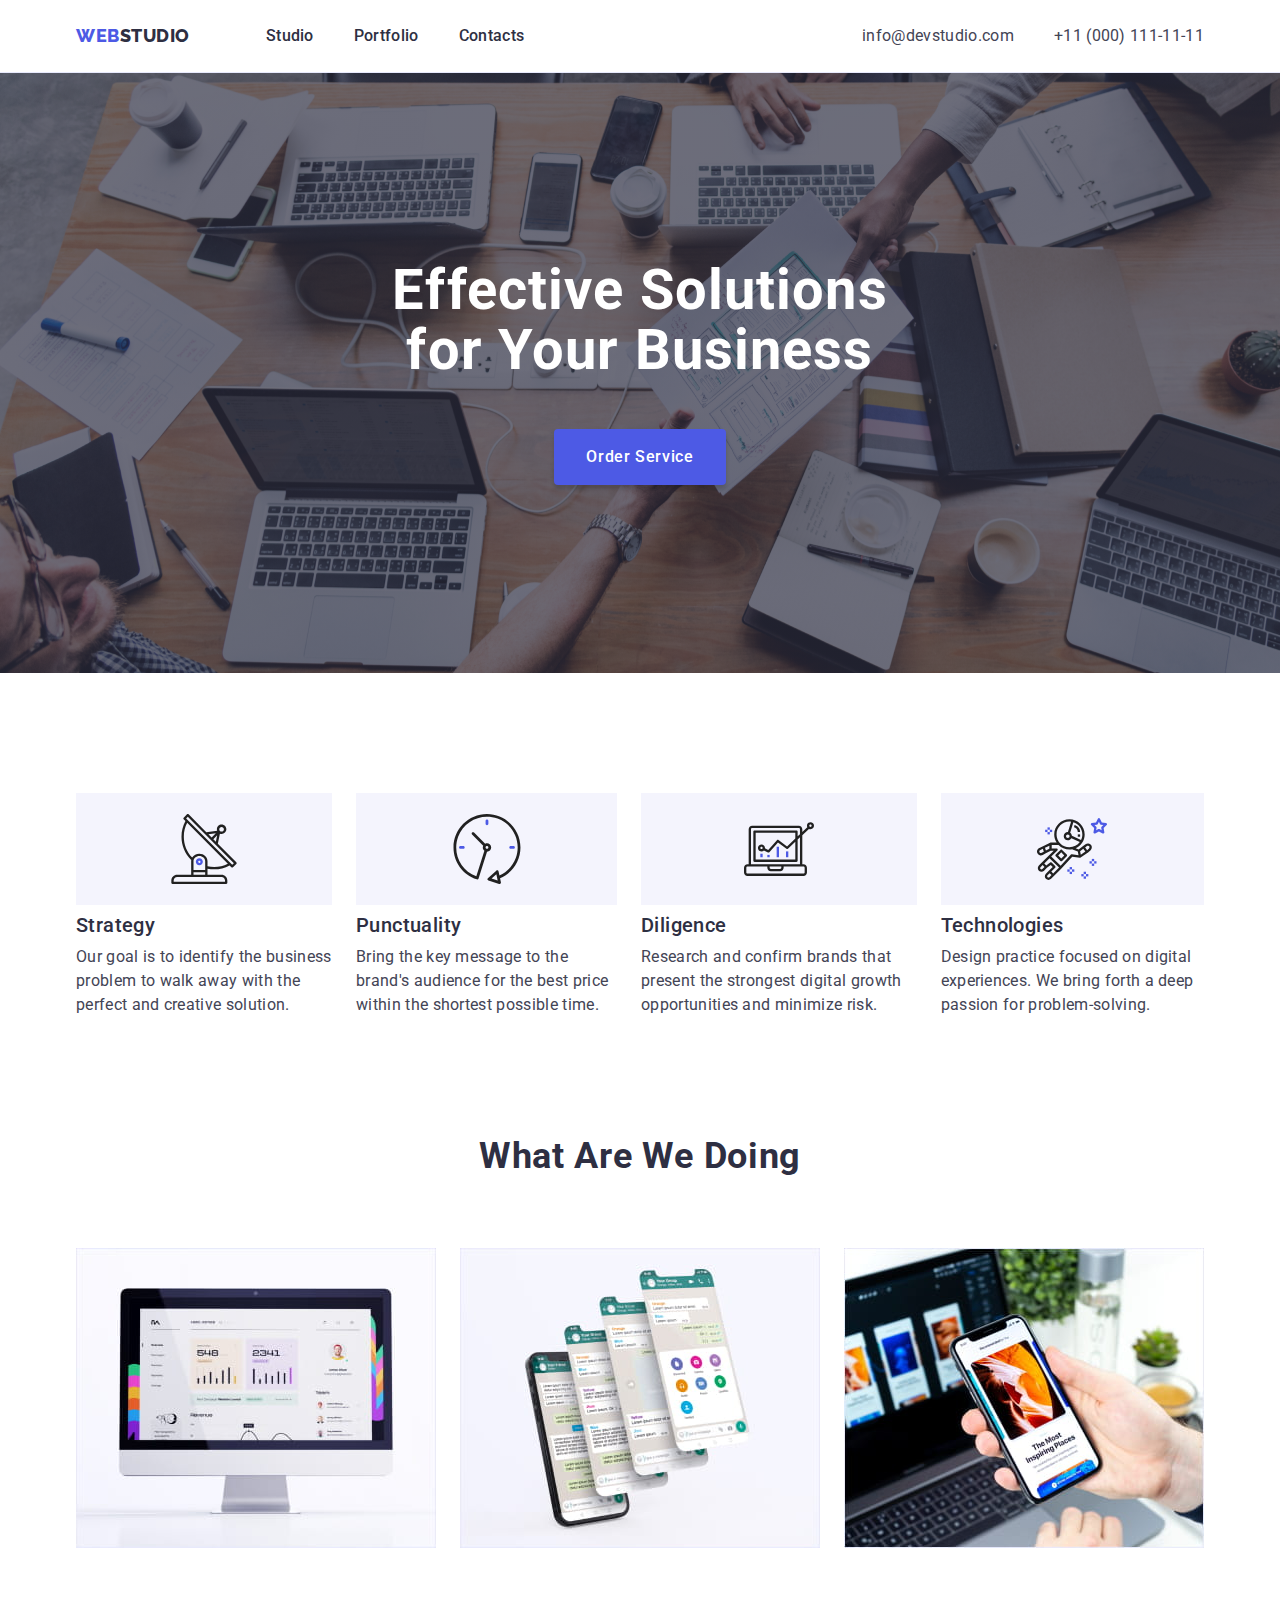
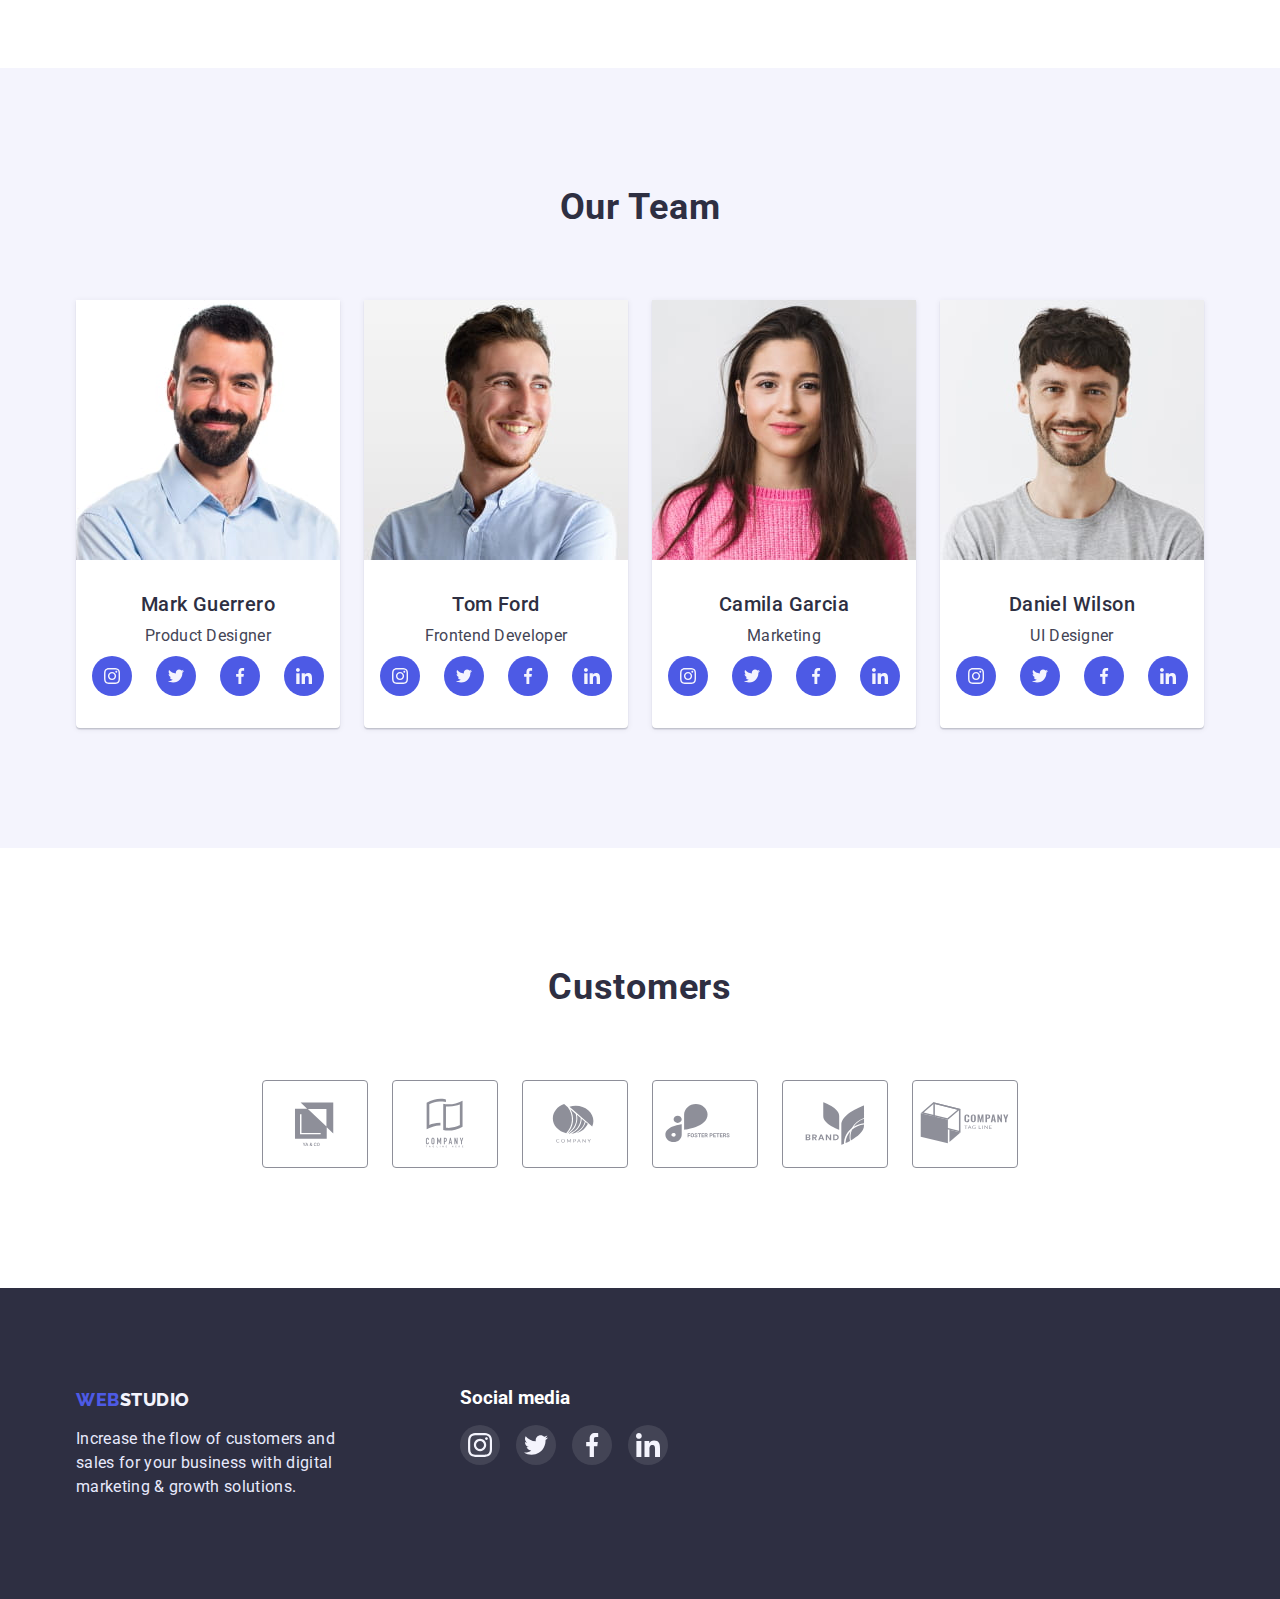
==== commit 0eee788b: "Add files via upload" ====
--- a/index.html
+++ b/index.html
@@ -92,7 +92,7 @@
                 <li class="benefits-items">
 
                     <div class="benefits-icon">
-                        <svg width="70px" height="70px">
+                        <svg width="70" height="70">
                             <use href="./images/icons.svg#icon-antenna"></use>
                         </svg>
                     </div>
@@ -115,7 +115,7 @@
                 <li class="benefits-items">
 
                     <div class="benefits-icon">
-                        <svg width="70px" height="70px">
+                        <svg width="70" height="70">
                             <use href="./images/icons.svg#icon-clock"></use>
                         </svg>
                     </div>
@@ -132,7 +132,7 @@
                 <li class="benefits-items">
 
                     <div class="benefits-icon">
-                        <svg width="70px" height="70px">
+                        <svg width="70" height="70">
                             <use href="./images/icons.svg#icon-diagram"></use>
                         </svg>
                     </div>
@@ -149,7 +149,7 @@
                 <li class="benefits-items">
 
                     <div class="benefits-icon">
-                        <svg width="70px" height="70px">
+                        <svg width="70" height="70">
                             <use href="./images/icons.svg#icon-astronaut"></use>
                         </svg>
                     </div>
@@ -207,37 +207,37 @@
             <ul class="team-list">
     
                 <li class="team-cards">
-                    <img src="./images/Studio/Mark.jpg" alt="Mark" width="264" height="260">
+                    <img class="team-photo" src="./images/Studio/Mark.jpg" alt="Mark" width="264" height="260">
     
                             <h3 class="team-name">Mark Guerrero</h3>
                             <p class="team-specialization">Product Designer</p>
 
                         <ul class="staff-socials">
                             <li class="icon-pozition">
-                                <a class="frame-social">
-                                    <svg class="staff-icons" width="20" height="20">
+                                <a href="" class="frame-social">
+                                    <svg class="staff-icons" width="16" height="16">
                                         <use href="./images/icons.svg#icon-instagram"></use>
                                     </svg>
                                 </a>
                             </li>
 
                             <li class="icon-pozition">
-                                <a class="frame-social">
-                                    <svg class="staff-icons" width="20" height="20">
+                                <a href="" class="frame-social">
+                                    <svg class="staff-icons" width="16" height="16">
                                         <use href="./images/icons.svg#icon-twitter"></use>
                                     </svg>
                                 </a>
                             </li>
                             <li class="icon-pozition">
-                                <a class="frame-social">
-                                    <svg class="staff-icons" width="20" height="20">
+                                <a href="" class="frame-social">
+                                    <svg class="staff-icons" width="16" height="16">
                                         <use href="./images/icons.svg#icon-facebook"></use>
                                     </svg>
                                 </a>
                             </li>
                             <li class="icon-pozition">
-                                <a class="frame-social">
-                                    <svg class="staff-icons" width="20" height="20">
+                                <a href="" class="frame-social">
+                                    <svg class="staff-icons" width="16" height="16">
                                         <use href="./images/icons.svg#icon-linkedin"></use>
                                     </svg>
                                 </a>
@@ -247,36 +247,36 @@
                 </li>
     
                 <li class="team-cards">
-                    <img src="./images/Studio/Tom.jpg" alt="Tom" width="264" height="260">
+                    <img class="team-photo" src="./images/Studio/Tom.jpg" alt="Tom" width="264" height="260">
     
                             <h3 class="team-name">Tom Ford</h3>
                             <p class="team-specialization">Frontend Developer</p>
 
                         <ul class="staff-socials">
                             <li class="icon-pozition">
-                                <a class="frame-social">
-                                    <svg class="staff-icons" width="20" height="20">
+                                <a href="" class="frame-social">
+                                    <svg class="staff-icons" width="16" height="16">
                                         <use href="./images/icons.svg#icon-instagram"></use>
                                     </svg>
                                 </a>
                             </li>
                             <li class="icon-pozition">
-                                <a class="frame-social">
-                                    <svg class="staff-icons" width="20" height="20">
+                                <a href="" class="frame-social">
+                                    <svg class="staff-icons" width="16" height="16">
                                         <use href="./images/icons.svg#icon-twitter"></use>
                                     </svg>
                                 </a>
                             </li>
                             <li class="icon-pozition">
-                                <a class="frame-social">
-                                    <svg class="staff-icons" width="20" height="20">
+                                <a href="" class="frame-social">
+                                    <svg class="staff-icons" width="16" height="16">
                                         <use href="./images/icons.svg#icon-facebook"></use>
                                     </svg>
                                 </a>    
                             </li>
                             <li class="icon-pozition">
-                                <a class="frame-social">
-                                    <svg class="staff-icons" width="20" height="20">
+                                <a href="" class="frame-social">
+                                    <svg class="staff-icons" width="16" height="16">
                                         <use href="./images/icons.svg#icon-linkedin"></use>
                                     </svg>
                                 </a>
@@ -286,36 +286,36 @@
                 </li>
     
                 <li class="team-cards">
-                    <img src="./images/Studio/Camila.jpg" alt="Camila" width="264" height="260">
+                    <img class="team-photo" src="./images/Studio/Camila.jpg" alt="Camila" width="264" height="260">
     
                             <h3 class="team-name">Camila Garcia</h3>
                             <p class="team-specialization">Marketing</p>
 
                         <ul class="staff-socials">
                             <li class="icon-pozition">
-                                <a class="frame-social">
-                                    <svg class="staff-icons" width="20" height="20">
+                                <a href="" class="frame-social">
+                                    <svg class="staff-icons" width="16" height="16">
                                         <use href="./images/icons.svg#icon-instagram"></use>
                                     </svg>
                                 </a>
                             </li>
                             <li class="icon-pozition">
-                                <a class="frame-social">
-                                    <svg class="staff-icons" width="20" height="20">
+                                <a href="" class="frame-social">
+                                    <svg class="staff-icons" width="16" height="16">
                                         <use href="./images/icons.svg#icon-twitter"></use>
                                     </svg>
                                 </a>
                             </li>
                             <li class="icon-pozition">
-                                <a class="frame-social">
-                                    <svg class="staff-icons" width="20" height="20">
+                                <a href="" class="frame-social">
+                                    <svg class="staff-icons" width="16" height="16">
                                         <use href="./images/icons.svg#icon-facebook"></use>
                                     </svg>
                                 </a>
                             </li>
                             <li class="icon-pozition">
-                                <a class="frame-social">
-                                    <svg class="staff-icons" width="20" height="20">
+                                <a href="" class="frame-social">
+                                    <svg class="staff-icons" width="16" height="16">
                                         <use href="./images/icons.svg#icon-linkedin"></use>
                                     </svg>
                                 </a>
@@ -325,36 +325,36 @@
                 </li>
     
                 <li class="team-cards">
-                    <img src="./images/Studio/Daniel.jpg" alt="Daniel" width="264" height="260">
+                    <img class="team-photo" src="./images/Studio/Daniel.jpg" alt="Daniel" width="264" height="260">
     
                             <h3 class="team-name">Daniel Wilson</h3>
                             <p class="team-specialization">UI Designer</p>
 
                         <ul class="staff-socials">
                             <li class="icon-pozition">
-                                <a class="frame-social">
-                                    <svg class="staff-icons" width="20" height="20">
+                                <a href="" class="frame-social">
+                                    <svg class="staff-icons" width="16" height="16">
                                         <use href="./images/icons.svg#icon-instagram"></use>
                                     </svg>
                                 </a>
                             </li>
                             <li class="icon-pozition">
-                                <a class="frame-social">
-                                    <svg class="staff-icons" width="20" height="20">
+                                <a href="" class="frame-social">
+                                    <svg class="staff-icons" width="16" height="16">
                                         <use href="./images/icons.svg#icon-twitter"></use>
                                     </svg>
                                 </a>
                             </li>
                             <li class="icon-pozition">
-                                <a class="frame-social">
-                                    <svg class="staff-icons" width="20" height="20">
+                                <a href="" class="frame-social">
+                                    <svg class="staff-icons" width="16" height="16">
                                         <use href="./images/icons.svg#icon-facebook"></use>
                                     </svg>
                                 </a>
                             </li>
                             <li class="icon-pozition">
-                                <a class="frame-social">
-                                    <svg class="staff-icons" width="20" height="20">
+                                <a href="" class="frame-social">
+                                    <svg class="staff-icons" width="16" height="16">
                                         <use href="./images/icons.svg#icon-linkedin"></use>
                                     </svg>
                                 </a>
@@ -379,48 +379,77 @@
         <ul class="clients-list">
 
             <li class="clients-items">
-                <a class="clients-link">
-                    <svg class="clients-icons" width="" height="">
+                <a href="" class="clients-link">
+                    <svg class="clients-icons" width="104" height="56">
                         <use href="./images/icons.svg#icon-Logo"></use>
                     </svg>
                 </a>
             </li>
             
+
+
+
+
+
+
+
+
+
+
+
             <li class="clients-items">
-                <a class="clients-link">
-                    <svg class="clients-icons" width="" height="">
+                <a href="" class="clients-link">
+                    <svg class="clients-icons" width="104" height="56">
                         <use href="./images/icons.svg#icon-Logo-1"></use>
                     </svg>
                 </a>
             </li>
 
+
+
+
+
+
+
+
+
+
+
+
+
+
+
+
+
+
+
             <li class="clients-items">
-                <a class="clients-link">
-                    <svg class="clients-icons" width="" height="">
+                <a href="" class="clients-link">
+                    <svg class="clients-icons" width="104" height="56">
                         <use href="./images/icons.svg#icon-Logo-2"></use>
                     </svg>
                 </a>
             </li>
 
             <li class="clients-items">
-                <a class="clients-link">
-                    <svg class="clients-icons" width="" height="">
+                <a href="" class="clients-link">
+                    <svg class="clients-icons" width="104" height="56">
                         <use href="./images/icons.svg#icon-Logo-3"></use>
                     </svg>
                 </a>
             </li>
 
             <li class="clients-items">
-                <a class="clients-link">
-                    <svg class="clients-icons" width="" height="">
+                <a href="" class="clients-link">
+                    <svg class="clients-icons" width="104" height="56">
                         <use href="./images/icons.svg#icon-Logo-4"></use>
                     </svg>
                 </a>    
             </li>
 
             <li class="clients-items">
-                <a class="clients-link">
-                    <svg class="clients-icons" width="" height="">
+                <a href="" class="clients-link">
+                    <svg class="clients-icons" width="104" height="56">
                         <use href="./images/icons.svg#icon-Logo-5"></use>
                     </svg>
                 </a>
@@ -450,7 +479,7 @@
     
             <ul class="foot-socials">
                 <li class="foot-pozition">
-                    <a class="foot-link">
+                    <a href="" class="foot-link">
                         <svg class="foot-icons" width="24" height="24">
                             <use href="./images/icons.svg#icon-instagram"></use>
                         </svg>
@@ -458,28 +487,28 @@
                 </li>
     
                 <li class="foot-pozition">
-                    <a class="foot-link">
+                    <a href="" class="foot-link">
                         <svg class="foot-icons" width="24" height="24">
                             <use href="./images/icons.svg#icon-twitter"></use>
                         </svg>
                     </a>
                 </li>
                 <li class="foot-pozition">
-                    <a class="foot-link">
+                    <a href="" class="foot-link">
                         <svg class="foot-icons" width="24" height="24">
                             <use href="./images/icons.svg#icon-facebook"></use>
                         </svg>
                     </a>
                 </li>
                 <li class="foot-pozition">
-                    <a class="foot-link">
+                    <a href="" class="foot-link">
                         <svg class="foot-icons" width="24" height="24">
                             <use href="./images/icons.svg#icon-linkedin"></use>
                         </svg>
                     </a>
                 </li>
             </ul>
-        </di >
+    </div>
     
     </div>
 
--- a/css/styles.css
+++ b/css/styles.css
@@ -1,4 +1,4 @@
-*{
+h1, h2, h3, h4, h5, h6, ul, p{ 
 margin: 0;
 padding: 0;
 }
@@ -151,7 +151,7 @@
 
 
 .hero-back{
-margin: auto;
+margin: 0 auto;
 max-width: 1440px;   
 background: var(--color-3);
 padding-bottom: 188px;
@@ -213,6 +213,7 @@
 display: flex;
 list-style-type: none;
 gap: 24px;
+padding: 0 ;
 
 }
 
@@ -221,14 +222,15 @@
 }
 
 .benefits-icon{
-width: 264px;
 height: 112px;
 display: flex;
 justify-content: center;
 align-items: center;
+background: var(--color-8);
 }
 
 .benefits-title{
+    margin-top: 8px;
 font-weight: 500;
 font-size: 20px;
 line-height: 1.2;
@@ -262,11 +264,13 @@
 }
 
 .services-list{
+margin: 0;
 margin-top: 72px;
 display: flex;
 justify-content: center;
 list-style-type: none;
 gap: 24px;
+padding: 0;
 }
 
 .services-items{
@@ -288,14 +292,18 @@
 text-align: center;
 letter-spacing: 0.02em;
 text-transform: capitalize;
+
 }
 
 .team-list{
+    margin: 0;
 display: flex;
 justify-content: center;
 list-style-type: none;
 gap: 24px;
 margin-top: 72px;
+padding: 0;
+
 }
 
 .team-cards{
@@ -303,6 +311,11 @@
 box-shadow: 0px 1px 6px rgba(46, 47, 66, 0.08), 0px 1px 1px rgba(46, 47, 66, 0.16), 0px 2px 1px rgba(46, 47, 66, 0.08);
 border-radius: 0px 0px 4px 4px;
 padding-bottom: 32px;
+margin: 0;
+}
+
+.team-photo{
+
 }
 
 .team-name{
@@ -316,6 +329,7 @@
 flex-grow: 0;
 
 margin-top: 32px;
+margin-bottom: 0px;
 }
 
 .team-specialization{
@@ -325,7 +339,7 @@
 letter-spacing: 0.02em;
 color: var(--color-5);
 
-margin-top: 8px;
+margin: 8px 0px;
 }
 
 
@@ -336,7 +350,8 @@
 display: flex;
 gap: 24px;
 justify-content: center;
-margin-top: 8px;
+padding: 0;
+
 }
 
 .icon-pozition{
@@ -356,17 +371,10 @@
 
 }
 
-.frame-social:hover{
-color: var(--color-8);
-background: var(--color-2);
-cursor: pointer;
-}
-
-.frame-social:focus{
-color: var(--color-8);
-background: var(--color-2);
-cursor: pointer;
-}
+.frame-social:hover, .frame-social:focus{
+background-color: var(--color-2);
+}
+
 
 .staff-icons{
 fill: currentColor;
@@ -375,6 +383,7 @@
 /* -SEC-5-CLIENTS */
 
 .clients-title{
+
 font-weight: 700;
 font-size: 36px;
 line-height: 1.1;
@@ -394,24 +403,44 @@
 
 .clients-items{
 list-style-type: none;
-border: 1px solid #8E8F99;
-border-radius: 4px;
-
-}
-
-.clients-link:hover{
-color: var(--color-2);
-cursor: pointer;
-}
-
-.clients-icons{
-width: 168px;
+flex-basis: calc((100%-88)/ 6);
+}
+
+
+
+
+.clients-link{
+display: flex;
+justify-content: center;
+align-items: center;
+fill:var(--color-6);
+border: 1px solid var(--color-6);
+border-radius: 4px;
 height: 88px;
-padding: 16px 32px;
-list-style: none;
-display: block;
-fill: var(--color-10);
-}
+}
+
+
+.clients-items :hover, :focus{
+fill: var(--color-2);
+border: 1px solid var(--color-2);
+border-radius: 4px;
+}
+
+/* .clients-items :hover, :focus{
+fill: var(--color-2);
+border: 1px solid var(--color-2);
+border-radius: 4px;
+} */
+
+/* a:hover, :focus{
+fill: var(--color-2);
+border: 1px solid var(--color-2);
+border-radius: 4px;
+} */
+
+
+
+
 
 
 /* ---MAIN-PORTFOLIO--- */
@@ -477,8 +506,7 @@
 }
 
 .card-items{
-background: var(--color-9);
-display: block;
+
 }
 
 .card-items:hover{
@@ -494,7 +522,8 @@
 
 .card-link-style{
 text-decoration: none;
-
+background: var(--color-9);
+display: block;
 }
 
 .brand-pic{
@@ -594,14 +623,7 @@
 
 }
 
-    .foot-link:hover{
-    color: var(--color-8);
-    background: var(--color-4);
-    cursor: pointer;
+    .foot-link:hover, .foot-link:focus{
+    background-color: var(--color-4);
     }
-    
-    .foot-link:focus{
-    color: var(--color-8);
-    background: var(--color-4);
-    cursor: pointer;
-    }
+
